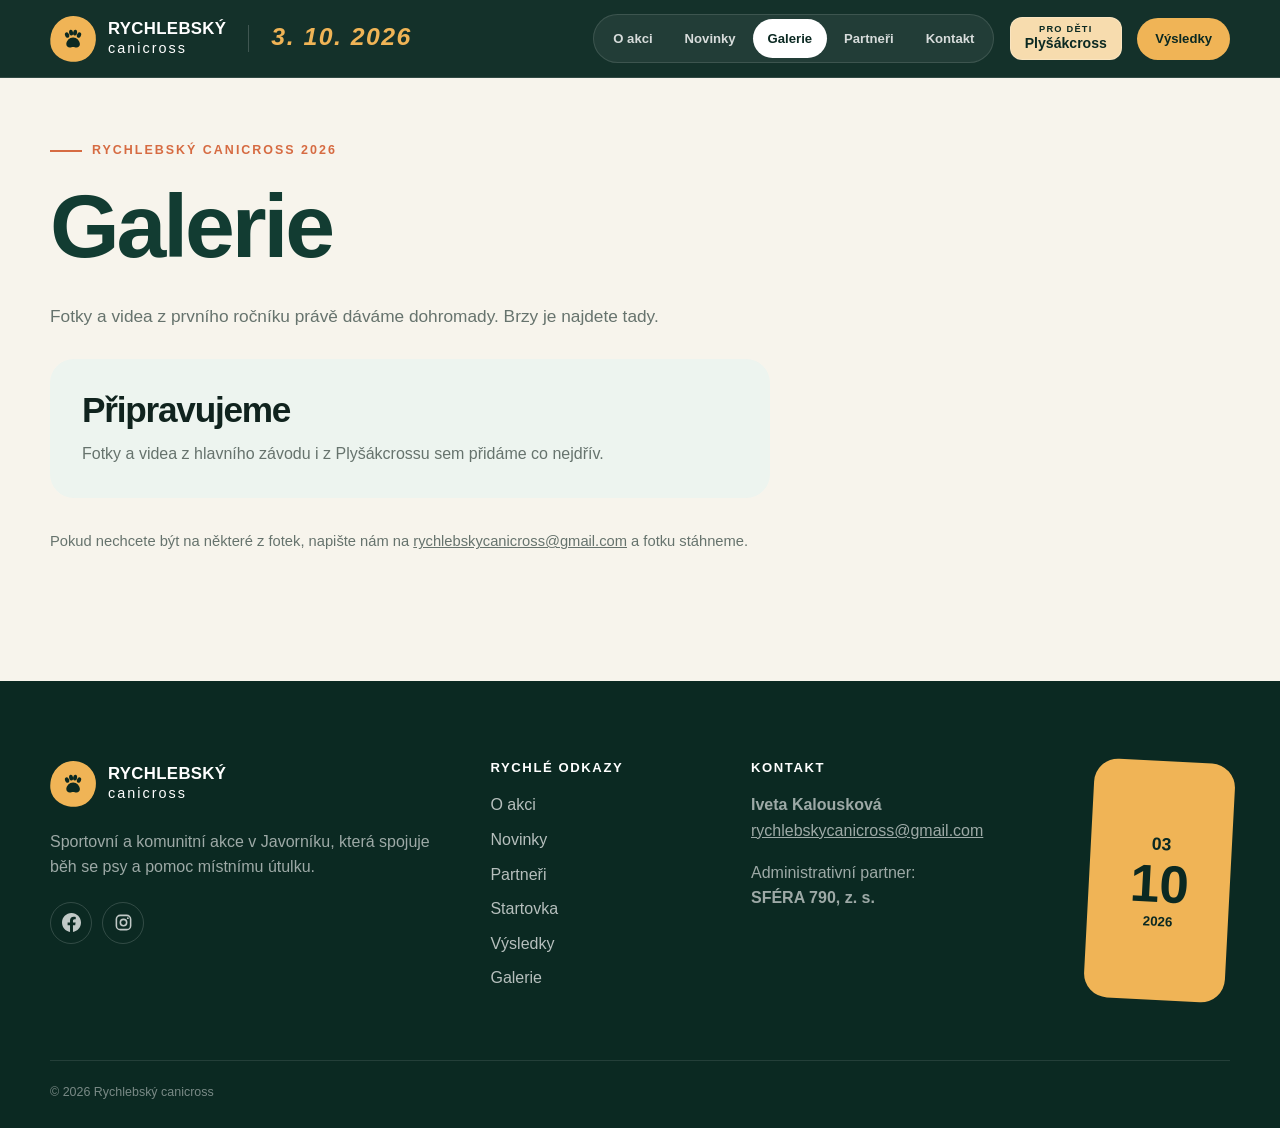
==== galerie/index.html @ c95bd504 "Přidat odkazy na Facebook a Instagram do patičky Co-Authored-By: Claude Opus 5.5 <noreply@anthropic." ====
<!doctype html>
<html lang="cs">
  <head>
    <meta charset="UTF-8" />
    <meta name="viewport" content="width=device-width, initial-scale=1.0" />
    <meta
      name="description"
      content="Fotky a videa z Rychlebského canicrossu 2026 a Plyšákcrossu."
    />
    <meta property="og:type" content="website" />
    <meta property="og:locale" content="cs_CZ" />
    <meta property="og:title" content="Galerie | Rychlebský canicross 2026" />
    <meta
      property="og:description"
      content="Fotky a videa z Rychlebského canicrossu 2026 a Plyšákcrossu."
    />
    <meta
      property="og:url"
      content="https://rychlebskycanicross.cz/galerie/"
    />

    <title>Galerie | Rychlebský canicross 2026</title>

    <link rel="stylesheet" href="../style.css?v=20261007-13" />
    <script src="../script.js?v=20261007-3" defer></script>
  </head>

  <body class="subpage">
    <!-- SVG ikony jsou vložené přímo v souboru, takže web funguje i bez internetu. -->
    <svg aria-hidden="true" class="svg-sprite">
      <symbol id="i-paw" viewBox="0 0 24 24">
        <ellipse cx="6.1" cy="8.1" rx="2" ry="2.8" transform="rotate(-24 6.1 8.1)" />
        <ellipse cx="10.1" cy="5.7" rx="2" ry="2.9" transform="rotate(-8 10.1 5.7)" />
        <ellipse cx="14.1" cy="5.7" rx="2" ry="2.9" transform="rotate(8 14.1 5.7)" />
        <ellipse cx="18" cy="8.1" rx="2" ry="2.8" transform="rotate(24 18 8.1)" />
        <path
          d="M12.1 10.4c-3.7 0-6.8 3.4-6.8 6.7 0 2.1 1.5 3.5 3.5 3.5 1.2 0 2.1-.7 3.3-.7s2.1.7 3.3.7c2 0 3.5-1.4 3.5-3.5 0-3.3-3.1-6.7-6.8-6.7Z"
        />
      </symbol>
      <symbol id="i-heart" viewBox="0 0 24 24">
        <path
          d="M12 20.5S3 15 3 8.7C3 5.5 5.2 3.5 8 3.5c1.8 0 3.2.9 4 2.2 1-1.3 2.2-2.2 4-2.2 2.8 0 5 2 5 5.2 0 6.3-9 11.8-9 11.8Z"
        />
      </symbol>
      <symbol id="i-mountain" viewBox="0 0 24 24">
        <path
          d="M2 20 9 7l3 5 2.5-4L22 20H2Zm7-9-2.1 4H9l1.1 2.3L12 14l-3-3Z"
        />
      </symbol>
      <symbol id="i-people" viewBox="0 0 24 24">
        <circle cx="9" cy="8" r="3" />
        <circle cx="17" cy="9" r="2.4" />
        <path
          d="M3 20c.3-4.1 2.2-6.2 6-6.2s5.7 2.1 6 6.2H3Zm11.5-.1c-.1-2-.7-3.6-1.8-4.8.8-.7 1.9-1 3.3-1 3.1 0 4.7 2 5 5.8h-6.5Z"
        />
      </symbol>
      <symbol id="i-calendar" viewBox="0 0 24 24">
        <path
          d="M6 2h2v3H6V2Zm10 0h2v3h-2V2ZM4 4h16a2 2 0 0 1 2 2v14a2 2 0 0 1-2 2H4a2 2 0 0 1-2-2V6a2 2 0 0 1 2-2Zm0 7v9h16v-9H4Zm0-2h16V6H4v3Z"
        />
      </symbol>
      <symbol id="i-pin" viewBox="0 0 24 24">
        <path
          d="M12 22s7-7.2 7-13A7 7 0 1 0 5 9c0 5.8 7 13 7 13Zm0-9.5A3.5 3.5 0 1 1 12 5a3.5 3.5 0 0 1 0 7.5Z"
        />
      </symbol>
      <symbol id="i-flag" viewBox="0 0 24 24">
        <path d="M5 2h2v20H5V2Zm3 2h11l-2 4 2 4H8V4Z" />
      </symbol>
      <symbol id="i-clock" viewBox="0 0 24 24">
        <path
          d="M12 2a10 10 0 1 1 0 20 10 10 0 0 1 0-20Zm0 2a8 8 0 1 0 0 16 8 8 0 0 0 0-16Zm-1 3h2v4.6l3.2 1.9-1 1.7-4.2-2.5V7Z"
        />
      </symbol>
      <symbol id="i-arrow" viewBox="0 0 24 24">
        <path
          d="m13.2 5.2 1.4-1.4 8.2 8.2-8.2 8.2-1.4-1.4 5.8-5.8H2v-2h17l-5.8-5.8Z"
        />
      </symbol>
      <symbol id="i-menu" viewBox="0 0 24 24">
        <path d="M3 5h18v2H3V5Zm0 6h18v2H3v-2Zm0 6h18v2H3v-2Z" />
      </symbol>
      <symbol id="i-close" viewBox="0 0 24 24">
        <path
          d="m5.4 4 6.6 6.6L18.6 4 20 5.4 13.4 12l6.6 6.6-1.4 1.4-6.6-6.6L5.4 20 4 18.6l6.6-6.6L4 5.4 5.4 4Z"
        />
      </symbol>
      <symbol id="i-facebook" viewBox="0 0 24 24">
        <path
          d="M24 12.07C24 5.41 18.63 0 12 0S0 5.41 0 12.07c0 6.02 4.39 11.01 10.13 11.91v-8.43H7.08v-3.48h3.05V9.41c0-3.02 1.79-4.69 4.53-4.69 1.31 0 2.68.24 2.68.24v2.97h-1.51c-1.49 0-1.96.93-1.96 1.88v2.26h3.33l-.53 3.48h-2.8v8.43C19.61 23.08 24 18.09 24 12.07Z"
        />
      </symbol>
      <symbol id="i-instagram" viewBox="0 0 24 24">
        <rect x="3" y="3" width="18" height="18" rx="5" fill="none" stroke="currentColor" stroke-width="2" />
        <circle cx="12" cy="12" r="4" fill="none" stroke="currentColor" stroke-width="2" />
        <circle cx="17.5" cy="6.5" r="1.2" />
      </symbol>
    </svg>

    <header class="site-header">
      <div class="container header-inner">
        <div class="header-branding">
          <a class="brand" href="../" aria-label="Rychlebský canicross – domů">
            <span class="brand-mark"
              ><svg><use href="#i-paw"></use></svg
            ></span>
            <span>
              <strong>Rychlebský</strong>
              <span>canicross</span>
            </span>
          </a>

          <div class="header-date">
            <span>3. 10. 2026</span>
          </div>
        </div>

        <button
          class="nav-toggle"
          aria-expanded="false"
          aria-controls="main-nav"
        >
          <span class="sr-only">Otevřít menu</span>
          <svg class="menu-open"><use href="#i-menu"></use></svg>
          <svg class="menu-close"><use href="#i-close"></use></svg>
        </button>

        <nav class="main-nav" id="main-nav" aria-label="Hlavní navigace">
          <div class="nav-links">
            <a class="nav-collapse-about" href="../#o-akci">O akci</a>
            <a class="nav-collapse-info" href="../#novinky">Novinky</a>
            <a href="./" aria-current="page">Galerie</a>
            <a class="nav-secondary nav-collapse-partners" href="../#partneri">Partneři</a>
            <a class="nav-secondary nav-collapse-contact" href="../#kontakt">Kontakt</a>
            <details class="nav-more">
              <summary>Více</summary>
              <div class="nav-more-menu">
                <a class="nav-more-about" href="../#o-akci">O akci</a>
                <a class="nav-more-info" href="../#novinky">Novinky</a>
                <a class="nav-more-partners" href="../#partneri">Partneři</a>
                <a class="nav-more-contact" href="../#kontakt">Kontakt</a>
              </div>
            </details>
          </div>
          <a class="nav-kids" href="/plysakcross/">
            <small>Pro děti</small>
            <strong>Plyšákcross</strong>
          </a>
          <a class="button button-small" href="../vysledky/">Výsledky</a>
        </nav>
      </div>
    </header>

    <main>
      <section class="section participants-page gallery-page">
        <div class="container">
          <p class="eyebrow">Rychlebský canicross 2026</p>

          <h1>Galerie</h1>

          <p class="participants-intro">
            Fotky a videa z prvního ročníku právě dáváme dohromady. Brzy je
            najdete tady.
          </p>

          <div class="gallery-block">
            <h2>Připravujeme</h2>
            <p>
              Fotky a videa z hlavního závodu i z Plyšákcrossu sem přidáme co
              nejdřív.
            </p>
          </div>

          <p class="gallery-note">
            Pokud nechcete být na některé z fotek, napište nám na
            <a href="mailto:rychlebskycanicross@gmail.com">rychlebskycanicross@gmail.com</a>
            a fotku stáhneme.
          </p>
        </div>
      </section>
    </main>

    <footer class="site-footer" id="kontakt">
      <div class="container footer-grid">
        <div>
          <a class="brand brand-footer" href="../#top">
            <span class="brand-mark"
              ><svg><use href="#i-paw"></use></svg
            ></span>
            <span><strong>Rychlebský</strong> <span>canicross</span></span>
          </a>
          <p>
            Sportovní a komunitní akce v Javorníku, která spojuje běh se psy a
            pomoc místnímu útulku.
          </p>
          <div class="footer-social">
            <a
              href="https://www.facebook.com/61593225410671"
              target="_blank"
              rel="noopener noreferrer"
              aria-label="Rychlebský canicross na Facebooku (otevře se v nové kartě)"
              ><svg aria-hidden="true"><use href="#i-facebook"></use></svg
            ></a>
            <a
              href="https://www.instagram.com/rychlebsky_canicross/"
              target="_blank"
              rel="noopener noreferrer"
              aria-label="Rychlebský canicross na Instagramu (otevře se v nové kartě)"
              ><svg aria-hidden="true"><use href="#i-instagram"></use></svg
            ></a>
          </div>
        </div>

        <div>
          <h3>Rychlé odkazy</h3>
          <a href="../#o-akci">O akci</a>
          <a href="../#novinky">Novinky</a>
          <a href="../#partneri">Partneři</a>
          <a href="../zavodnici/">Startovka</a>
          <a href="../vysledky/">Výsledky</a>
          <a href="./">Galerie</a>
        </div>

        <div>
          <h3>Kontakt</h3>
          <p>
            <strong>Iveta Kalousková</strong><br /><a
              href="mailto:rychlebskycanicross@gmail.com"
            >
              rychlebskycanicross@gmail.com
            </a>
          </p>
          <p>Administrativní partner:<br /><strong>SFÉRA 790, z. s.</strong></p>
        </div>

        <div class="footer-date">
          <span>03</span>
          <strong>10</strong>
          <small>2026</small>
        </div>
      </div>

      <div class="container footer-bottom">
        <span>© 2026 Rychlebský canicross</span>
      </div>
    </footer>
  </body>
</html>
---- style.css ----
/* =========================================================
   RYCHLEBSKÝ CANICROSS — PRACOVNÍ PROTOTYP
   Nejčastěji měněné hodnoty jsou nahoře v :root.
   ========================================================= */

:root {
  --forest-950: #0b2922;
  --forest-900: #123c32;
  --forest-800: #1a4d3f;
  --forest-700: #2f6a55;
  --sage-400: #9cb7a6;
  --sage-200: #dce8df;
  --sage-100: #edf4ef;
  --paper: #f7f4ec;
  --white: #ffffff;
  --ink: #10231e;
  --muted: #66736d;
  --accent: #f0b456;
  --accent-dark: #d66b42;
  --line: rgba(16, 35, 30, .13);
  --shadow: 0 24px 80px rgba(11, 41, 34, .14);
  --radius-xl: 32px;
  --radius-lg: 24px;
  --radius-md: 16px;
  --container: 1180px;
  --header-height: 78px;
}

*,
*::before,
*::after { box-sizing: border-box; }

html {
  scroll-behavior: smooth;
  scroll-padding-top: calc(var(--header-height) + 20px);
}

body {
  margin: 0;
  color: var(--ink);
  background: var(--paper);
  font-family: Inter, ui-sans-serif, -apple-system, BlinkMacSystemFont, "Segoe UI", Arial, sans-serif;
  line-height: 1.6;
  -webkit-font-smoothing: antialiased;
}

body.nav-open { overflow: hidden; }

img, svg { display: block; }

a { color: inherit; }

button, input, textarea, select { font: inherit; }

.svg-sprite {
  position: absolute;
  width: 0;
  height: 0;
  overflow: hidden;
}

.container {
  width: min(calc(100% - 40px), var(--container));
  margin-inline: auto;
}

.narrow { max-width: 850px; }

.center { text-align: center; }

.section {
  position: relative;
  padding: 112px 0;
}

h1, h2, h3, p { margin-top: 0; }

h1, h2, h3 {
  line-height: 1.06;
  letter-spacing: -.035em;
}

h1 {
  margin-bottom: 28px;
  max-width: 760px;
  font-size: clamp(3.35rem, 7vw, 6.7rem);
  color: var(--white);
}

h1 em {
  display: block;
  color: var(--accent);
  font-style: normal;
}

h2 {
  margin-bottom: 24px;
  font-size: clamp(2.25rem, 4.6vw, 4.4rem);
}

h3 {
  margin-bottom: 12px;
  font-size: 1.35rem;
}

p { color: var(--muted); }

.eyebrow {
  display: inline-flex;
  align-items: center;
  gap: 10px;
  margin-bottom: 18px;
  color: var(--accent-dark);
  font-size: .78rem;
  font-weight: 800;
  letter-spacing: .16em;
  text-transform: uppercase;
}

.eyebrow::before {
  content: "";
  width: 32px;
  height: 2px;
  background: currentColor;
}

.eyebrow-light { color: var(--accent); }

.large-copy {
  font-size: clamp(1.18rem, 2vw, 1.48rem);
  line-height: 1.7;
}

.skip-link {
  position: fixed;
  z-index: 9999;
  top: 12px;
  left: 12px;
  padding: 12px 18px;
  border-radius: 10px;
  background: var(--white);
  transform: translateY(-150%);
}

.skip-link:focus { transform: translateY(0); }

.sr-only {
  position: absolute;
  width: 1px;
  height: 1px;
  overflow: hidden;
  clip: rect(0, 0, 0, 0);
}

/* Header */
.site-header {
  position: fixed;
  z-index: 1000;
  inset: 0 0 auto;
  height: var(--header-height);
  color: var(--white);
  background: rgba(11, 41, 34, .3);
  border-bottom: 1px solid rgba(255,255,255,.12);
  backdrop-filter: blur(14px);
  transition: background .25s, box-shadow .25s;
}

.site-header.scrolled {
  background: rgba(11, 41, 34, .96);
  box-shadow: 0 10px 35px rgba(0, 0, 0, .14);
}

.header-inner {
  height: 100%;
  display: flex;
  align-items: center;
  justify-content: space-between;
  gap: 24px;
}

.header-branding {
  display: flex;
  flex: 0 0 auto;
  align-items: center;
}

.brand {
  display: inline-flex;
  align-items: center;
  gap: 12px;
  text-decoration: none;
  line-height: 1;
}

.brand-mark {
  display: grid;
  place-items: center;
  width: 46px;
  height: 46px;
  border-radius: 50% 50% 46% 54% / 55% 48% 52% 45%;
  color: var(--forest-950);
  background: var(--accent);
  transform: rotate(-7deg);
}

.brand-mark svg {
  width: 24px;
  height: 24px;
  fill: currentColor;
  transform: rotate(7deg);
}

.brand > span:last-child {
  display: grid;
  gap: 3px;
  color: var(--white);
}

.brand strong {
  font-size: 1.05rem;
  letter-spacing: .02em;
  text-transform: uppercase;
}

.brand > span:last-child > span {
  font-size: .9rem;
  letter-spacing: .14em;
}

.main-nav {
  display: flex;
  flex: 1 1 auto;
  align-items: center;
  justify-content: space-between;
  min-width: 0;
  margin-left: auto;
  gap: clamp(10px, 1.35vw, 18px);
}

.main-nav > a,
.nav-links > a {
  color: rgba(255,255,255,.82);
  font-size: .82rem;
  font-weight: 700;
  white-space: nowrap;
  text-decoration: none;
  transition: color .2s;
}

.main-nav > a:hover,
.nav-links > a:hover { color: var(--white); }

.main-nav > .nav-kids {
  display: grid;
  gap: 1px;
  min-width: 112px;
  padding: 7px 12px 8px;
  color: var(--forest-950);
  line-height: 1.05;
  text-align: center;
  background: #f7dcae;
  border: 1px solid rgba(255,255,255,.22);
  border-radius: 12px;
}

.main-nav > .nav-kids:hover {
  color: var(--forest-950);
  background: #f7c985;
}

.nav-kids small {
  font-size: .58rem;
  font-weight: 850;
  letter-spacing: .13em;
  text-transform: uppercase;
}

.nav-kids strong { font-size: .88rem; }

.nav-toggle {
  display: none;
  padding: 8px;
  color: var(--white);
  border: 0;
  background: transparent;
}

.nav-toggle svg { width: 28px; height: 28px; fill: currentColor; }
.menu-close { display: none; }

.nav-more {
  position: relative;
  display: none;
  background: transparent;
  border: 0;
  border-radius: 0;
}

.nav-more summary {
  display: flex;
  align-items: center;
  justify-content: flex-start;
  gap: 7px;
  padding: 0;
  color: rgba(255,255,255,.82);
  font-size: .82rem;
  font-weight: 700;
  list-style: none;
  cursor: pointer;
  transition: color .2s;
}

.nav-more summary::-webkit-details-marker { display: none; }

.nav-more summary::after {
  content: "";
  width: 7px;
  height: 7px;
  border-right: 2px solid currentColor;
  border-bottom: 2px solid currentColor;
  transform: translateY(-2px) rotate(45deg);
  transition: transform .2s;
}

.nav-more[open] summary,
.nav-more summary:hover { color: var(--white); }

.nav-more[open] summary::after {
  transform: translateY(2px) rotate(225deg);
}

.nav-more-menu {
  position: absolute;
  z-index: 2;
  top: calc(100% + 18px);
  right: -12px;
  display: grid;
  min-width: 170px;
  padding: 8px;
  color: var(--ink);
  background: var(--white);
  border: 1px solid rgba(16, 35, 30, .1);
  border-radius: 14px;
  box-shadow: 0 18px 45px rgba(0, 0, 0, .2);
}

.nav-more-menu::before {
  content: "";
  position: absolute;
  top: -6px;
  right: 20px;
  width: 12px;
  height: 12px;
  background: var(--white);
  transform: rotate(45deg);
}

.nav-more-menu a {
  position: relative;
  display: none;
  padding: 9px 11px;
  border-radius: 9px;
  color: var(--ink);
  font-size: .86rem;
  font-weight: 750;
  text-decoration: none;
}

.nav-more-menu a:hover,
.nav-more-menu a:focus-visible { background: var(--sage-100); }

.nav-cta-short { display: none; }

.button {
  display: inline-flex;
  align-items: center;
  justify-content: center;
  gap: 12px;
  min-height: 54px;
  padding: 14px 24px;
  border: 0;
  border-radius: 999px;
  color: var(--forest-950);
  background: var(--white);
  font-weight: 850;
  text-decoration: none;
  cursor: pointer;
  box-shadow: 0 12px 35px rgba(0,0,0,.14);
  transition: transform .2s, box-shadow .2s, background .2s;
}

.button:hover {
  transform: translateY(-2px);
  box-shadow: 0 18px 42px rgba(0,0,0,.19);
}

.button svg {
  width: 19px;
  height: 19px;
  fill: currentColor;
}

.button-accent {
  color: var(--forest-950);
  background: var(--accent);
}

.button-accent:hover { background: #f7c16e; }

.button-dark {
  color: var(--white);
  background: var(--forest-900);
}

.button-small {
  min-height: 42px;
  padding: 10px 18px;
  color: var(--forest-950) !important;
  background: var(--accent);
  box-shadow: none;
}

/* Hero */
.hero {
  position: relative;
  min-height: 900px;
  padding: calc(var(--header-height) + 84px) 0 110px;
  overflow: hidden;
  color: var(--white);
  background:
    radial-gradient(circle at 14% 15%, rgba(240,180,86,.16), transparent 28%),
    linear-gradient(135deg, var(--forest-950), var(--forest-900) 60%, #1f5748);
}

.hero-pattern {
  position: absolute;
  inset: 0;
  opacity: .11;
  background-image:
    linear-gradient(30deg, transparent 40%, rgba(255,255,255,.18) 40% 42%, transparent 42%),
    linear-gradient(-30deg, transparent 40%, rgba(255,255,255,.12) 40% 42%, transparent 42%);
  background-size: 76px 76px;
}

.hero-grid {
  position: relative;
  z-index: 2;
  display: grid;
  grid-template-columns: minmax(0, 1fr) minmax(420px, .85fr);
  align-items: center;
  gap: 70px;
}

.hero-copy { padding-top: 32px; }

.hero-lead {
  max-width: 660px;
  margin-bottom: 32px;
  color: rgba(255,255,255,.76);
  font-size: clamp(1.08rem, 2vw, 1.35rem);
}

.hero-meta {
  display: flex;
  flex-wrap: wrap;
  gap: 14px;
  margin-bottom: 34px;
}

.hero-meta span {
  display: inline-flex;
  align-items: center;
  gap: 10px;
  padding: 11px 15px;
  border: 1px solid rgba(255,255,255,.16);
  border-radius: 999px;
  background: rgba(255,255,255,.07);
}

.hero-meta svg {
  width: 20px;
  height: 20px;
  fill: var(--accent);
}

.hero-actions { margin-bottom: 22px; }

.hero-note {
  display: flex;
  align-items: center;
  gap: 10px;
  color: rgba(255,255,255,.58);
  font-size: .86rem;
}

.hero-note span {
  width: 8px;
  height: 8px;
  border-radius: 50%;
  background: var(--accent);
  box-shadow: 0 0 0 6px rgba(240,180,86,.13);
}

.hero-visual {
  position: relative;
  max-width: 560px;
  justify-self: end;
}

.hero-logo-panel {
  display: grid;
  place-items: center;
  width: 100%;
  aspect-ratio: 1;
  padding: 28px 32px 48px;
  overflow: hidden;
  background: linear-gradient(145deg, #f7f8f3 0%, #dfe9e2 100%);
  border: 1px solid rgba(255,255,255,.45);
  border-radius: 48px;
  filter: drop-shadow(0 35px 60px rgba(0,0,0,.28));
}

.hero-main-logo {
  display: block;
  width: 94%;
  height: 94%;
  object-fit: contain;
  transform: translateY(-2%);
}

.event-sticker {
  position: absolute;
  z-index: 2;
  top: -28px;
  right: -28px;
  display: grid;
  place-items: center;
  width: 126px;
  aspect-ratio: 1;
  color: var(--forest-950);
  background: var(--accent);
  border: 8px solid var(--forest-900);
  border-radius: 50%;
  transform: rotate(7deg);
  box-shadow: 0 18px 35px rgba(0,0,0,.2);
}

.event-sticker span {
  margin-top: 12px;
  font-size: 2.8rem;
  font-weight: 950;
  line-height: .75;
}

.event-sticker strong {
  font-size: .8rem;
  letter-spacing: .14em;
}

.event-sticker small {
  margin-top: -10px;
  font-weight: 800;
}

.visual-caption {
  position: absolute;
  right: -24px;
  bottom: 12px;
  display: flex;
  align-items: center;
  gap: 13px;
  width: min(330px, 85%);
  padding: 18px;
  color: var(--ink);
  background: var(--white);
  border-radius: 18px;
  box-shadow: var(--shadow);
}

.visual-caption > span:last-child { display: grid; }
.visual-caption strong { line-height: 1.2; }
.visual-caption span { color: var(--muted); font-size: .86rem; }

.caption-icon {
  flex: 0 0 auto;
  display: grid;
  place-items: center;
  width: 45px;
  height: 45px;
  border-radius: 50%;
  background: var(--sage-100);
}

.caption-icon svg {
  width: 23px;
  height: 23px;
  fill: var(--accent-dark);
}

.hero-wave {
  position: absolute;
  z-index: 3;
  bottom: -1px;
  left: -3%;
  width: 106%;
  height: 85px;
  background: var(--paper);
  clip-path: polygon(0 62%, 15% 47%, 33% 72%, 54% 40%, 73% 65%, 100% 38%, 100% 100%, 0 100%);
}

/* Intro + benefits */
.intro { padding-top: 96px; }

.benefits-grid {
  display: grid;
  grid-template-columns: repeat(4, 1fr);
  gap: 18px;
  margin-top: 65px;
}

.benefit-card {
  min-height: 260px;
  padding: 32px 28px;
  background: rgba(255,255,255,.66);
  border: 1px solid var(--line);
  border-radius: var(--radius-lg);
  transition: transform .25s, box-shadow .25s, border-color .25s;
}

.benefit-card:hover {
  transform: translateY(-6px);
  border-color: rgba(47,106,85,.32);
  box-shadow: 0 20px 55px rgba(18,60,50,.1);
}

.icon-wrap {
  display: grid;
  place-items: center;
  width: 58px;
  height: 58px;
  margin-bottom: 28px;
  color: var(--forest-900);
  background: var(--sage-200);
  border-radius: 18px;
  transform: rotate(-4deg);
}

.icon-wrap svg {
  width: 29px;
  height: 29px;
  fill: currentColor;
  transform: rotate(4deg);
}

/* Audience */
.audience {
  background: var(--white);
  overflow: hidden;
}

.split {
  display: grid;
  grid-template-columns: 1fr 1fr;
  gap: 90px;
  align-items: center;
}

.audience-art {
  position: relative;
  min-height: 570px;
  border-radius: var(--radius-xl);
  background:
    linear-gradient(160deg, rgba(255,255,255,.15), transparent),
    var(--forest-900);
  overflow: hidden;
}

.audience-art::before,
.audience-art::after {
  content: "";
  position: absolute;
  border-radius: 50%;
  border: 1px solid rgba(255,255,255,.14);
}

.audience-art::before {
  width: 420px;
  height: 420px;
  top: -170px;
  right: -120px;
}

.audience-art::after {
  width: 240px;
  height: 240px;
  bottom: -80px;
  left: -50px;
}

.quote-card {
  position: relative;
  z-index: 3;
  width: 76%;
  margin: 62px auto 0;
  padding: 38px;
  color: var(--white);
  background: rgba(255,255,255,.08);
  border: 1px solid rgba(255,255,255,.15);
  border-radius: 24px;
  backdrop-filter: blur(8px);
}

.quote-card svg {
  width: 42px;
  height: 42px;
  margin-bottom: 24px;
  fill: var(--accent);
}

.quote-card blockquote {
  margin: 0;
  font-size: clamp(1.25rem, 2.3vw, 2rem);
  font-weight: 750;
  line-height: 1.4;
}

.trail-map {
  position: absolute;
  z-index: 1;
  inset: auto -7% -3%;
  height: 275px;
  pointer-events: none;
}

.trail-forest-image {
  display: block;
  width: 100%;
  height: 100%;
  object-fit: contain;
  object-position: center bottom;
  opacity: .5;
  filter: saturate(.62) contrast(.94);
}

.section-copy > p:not(.eyebrow) {
  max-width: 610px;
  font-size: 1.08rem;
}

.check-list {
  display: grid;
  gap: 12px;
  margin: 34px 0 0;
  padding: 0;
  list-style: none;
}

.check-list li {
  display: flex;
  align-items: center;
  gap: 14px;
  padding: 15px 18px;
  font-weight: 700;
  background: var(--paper);
  border-radius: 14px;
}

.check-list li::before {
  content: "•";
  color: var(--accent-dark);
  font-size: 1.5rem;
  line-height: 1;
}

/* Information */
.info-section { background: var(--sage-100); }

.section-heading {
  display: flex;
  align-items: end;
  justify-content: space-between;
  gap: 40px;
  margin-bottom: 48px;
}

.section-heading h2 { margin-bottom: 0; }
.section-heading > p { max-width: 460px; margin-bottom: 4px; }

.info-grid {
  display: grid;
  grid-template-columns: repeat(4, 1fr);
  gap: 18px;
}

.info-card {
  display: grid;
  align-content: start;
  min-height: 285px;
  padding: 30px;
  background: var(--white);
  border-radius: var(--radius-lg);
  box-shadow: 0 16px 45px rgba(18,60,50,.07);
}

.info-card svg {
  width: 33px;
  height: 33px;
  margin-bottom: 48px;
  fill: var(--forest-700);
}

.info-card span {
  color: var(--muted);
  font-size: .78rem;
  font-weight: 800;
  letter-spacing: .12em;
  text-transform: uppercase;
}

.info-card strong {
  margin-top: 8px;
  font-size: 1.38rem;
  line-height: 1.2;
}

.info-card small { margin-top: 7px; color: var(--muted); }

.info-card-featured {
  color: var(--white);
  background: var(--forest-900);
}

.info-card-featured svg { fill: var(--accent); }
.info-card-featured span,
.info-card-featured small { color: rgba(255,255,255,.65); }

/* Registration */
.registration { background: var(--paper); }

.registration-panel {
  display: grid;
  grid-template-columns: 1.25fr .75fr;
  gap: 60px;
  padding: 70px;
  color: var(--white);
  background:
    radial-gradient(circle at 85% 5%, rgba(240,180,86,.23), transparent 30%),
    var(--forest-900);
  border-radius: var(--radius-xl);
  box-shadow: var(--shadow);
}

.registration-copy h2 { margin-bottom: 20px; }
.registration-copy p:not(.eyebrow) {
  max-width: 640px;
  color: rgba(255,255,255,.7);
  font-size: 1.08rem;
}

.registration-status {
  display: flex;
  align-items: center;
  gap: 10px;
  margin: 25px 0;
  color: rgba(255,255,255,.78);
  font-size: .88rem;
}

.registration-status span {
  width: 9px;
  height: 9px;
  border-radius: 50%;
  background: var(--accent);
  box-shadow: 0 0 0 7px rgba(240,180,86,.12);
}

.registration-details {
  display: grid;
  align-content: center;
  gap: 14px;
}

.registration-details > div {
  padding: 20px 23px;
  background: rgba(255,255,255,.07);
  border: 1px solid rgba(255,255,255,.1);
  border-radius: 16px;
}

.registration-details span {
  display: block;
  margin-bottom: 5px;
  color: rgba(255,255,255,.5);
  font-size: .72rem;
  letter-spacing: .12em;
  text-transform: uppercase;
}

.form-embed-shell {
  margin-top: 35px;
  padding: 18px;
  background: var(--white);
  border-radius: var(--radius-lg);
  box-shadow: var(--shadow);
}

.form-embed-shell iframe {
  width: 100%;
  min-height: 950px;
  border: 0;
}

/* Program */
.program { background: var(--white); }

.split-program { align-items: start; }

.timeline {
  display: grid;
  gap: 0;
  margin: 0;
  padding: 0;
  list-style: none;
}

.timeline li {
  position: relative;
  display: grid;
  grid-template-columns: 64px 1fr;
  gap: 24px;
  padding: 0 0 38px;
}

.timeline li:not(:last-child)::after {
  content: "";
  position: absolute;
  top: 49px;
  bottom: 5px;
  left: 31px;
  width: 2px;
  background: var(--sage-200);
}

.timeline-number {
  z-index: 2;
  display: grid;
  place-items: center;
  width: 64px;
  height: 64px;
  color: var(--forest-900);
  background: var(--accent);
  border-radius: 50%;
  font-weight: 900;
}

.timeline div {
  padding: 5px 0 0;
}

.timeline strong {
  display: block;
  margin-bottom: 7px;
  font-size: 1.25rem;
}

.timeline-link {
  text-decoration-color: rgba(214,107,66,.45);
  text-decoration-thickness: 2px;
  text-underline-offset: 4px;
}

.timeline-link:hover { color: var(--accent-dark); }

/* Plyšákcross */
.kids-page {
  background: linear-gradient(180deg, #f2effb 0%, #eaf4f7 54%, #f7f4ec 100%);
}

.kids-page .site-header.scrolled {
  background: rgba(52, 56, 91, 0.96);
}

.kids-hero {
  position: relative;
  padding: calc(var(--header-height) + 78px) 0 92px;
  overflow: hidden;
  color: var(--white);
  background:
    radial-gradient(circle at 83% 18%, rgba(240,180,86,.42), transparent 24%),
    radial-gradient(circle at 14% 80%, rgba(127,203,216,.24), transparent 27%),
    linear-gradient(135deg, #243d57 0%, #52517d 58%, #765a83 100%);
}

.kids-hero::after {
  content: "";
  position: absolute;
  right: -90px;
  bottom: -130px;
  width: 420px;
  height: 420px;
  border: 70px solid rgba(255,217,145,.16);
  border-radius: 50%;
}

.kids-hero-grid {
  position: relative;
  z-index: 1;
  display: grid;
  grid-template-columns: minmax(0, 1fr) minmax(280px, 430px);
  align-items: center;
  gap: 72px;
}

.kids-hero h1 { margin-bottom: 22px; }
.kids-lead { max-width: 620px; color: rgba(255,255,255,.82); font-size: clamp(1.2rem, 2vw, 1.55rem); }

.kids-registration-actions {
  display: grid;
  justify-items: start;
  gap: 12px;
  margin-top: 30px;
}

.kids-registration-button {
  max-width: 100%;
  text-align: center;
}

.kids-registration-actions p {
  margin: 0;
  color: rgba(255,255,255,.76);
  font-size: .96rem;
}

.kids-poster {
  margin: 0;
  padding: 12px;
  background: rgba(255,255,255,.12);
  border: 1px solid rgba(255,255,255,.2);
  border-radius: var(--radius-lg);
  box-shadow: var(--shadow);
  transform: rotate(1.5deg);
}

.kids-poster img { width: 100%; height: auto; border-radius: 14px; }

.kids-info-grid { grid-template-columns: repeat(4, 1fr); }
.kids-info-grid .info-card { min-height: 190px; }

.kids-page .audience {
  background:
    radial-gradient(circle at 8% 18%, rgba(240,180,86,.18) 0 70px, transparent 71px),
    radial-gradient(circle at 92% 78%, rgba(214,107,66,.10) 0 95px, transparent 96px),
    #e5eef8;
}

.kids-highlight {
  color: var(--forest-950);
  background: #f7dcae;
}

.kids-content-grid {
  display: grid;
  grid-template-columns: repeat(2, minmax(0, 1fr));
  gap: 28px;
}

.kids-panel {
  padding: clamp(30px, 5vw, 54px);
  background: rgba(255,255,255,.84);
  border: 1px solid rgba(82,81,125,.14);
  border-radius: var(--radius-xl);
  box-shadow: 0 18px 55px rgba(11,41,34,.08);
}

.kids-panel h2 { font-size: clamp(2rem, 4vw, 3.2rem); }
.kids-panel .check-list { margin-bottom: 0; }
.kids-note { margin-top: 28px; padding: 24px 28px; border-radius: var(--radius-md); background: #f2eafa; }
.kids-note strong { display: block; margin-bottom: 4px; color: var(--forest-900); font-size: 1.15rem; }

.timeline small { color: var(--muted); font-size: .95rem; }

/* Charity */
.charity { padding-top: 0; background: var(--white); }

.charity-panel {
  padding: 80px min(8vw, 95px);
  text-align: center;
  background: var(--sage-100);
  border-radius: var(--radius-xl);
}

.charity-icon {
  display: grid;
  place-items: center;
  width: 72px;
  height: 72px;
  margin: 0 auto 26px;
  color: var(--white);
  background: var(--accent-dark);
  border-radius: 50%;
  transform: rotate(-5deg);
}

.charity-icon svg {
  width: 34px;
  height: 34px;
  fill: currentColor;
  transform: rotate(5deg);
}

.charity-panel h2 {
  max-width: 960px;
  margin-inline: auto;
  font-size: clamp(2.2rem, 4vw, 3.7rem);
}

.charity-panel > p:last-child {
  max-width: 720px;
  margin: 0 auto;
  font-size: 1.1rem;
}

/* FAQ */
.faq { background: var(--paper); }

.faq-layout {
  display: grid;
  grid-template-columns: .78fr 1.22fr;
  gap: 90px;
  align-items: start;
}

.accordion {
  display: grid;
  gap: 12px;
}

details {
  background: var(--white);
  border: 1px solid var(--line);
  border-radius: 17px;
}

summary {
  display: flex;
  align-items: center;
  justify-content: space-between;
  gap: 18px;
  padding: 22px 24px;
  font-weight: 800;
  cursor: pointer;
  list-style: none;
}

summary::-webkit-details-marker { display: none; }

summary span {
  font-size: 1.5rem;
  font-weight: 400;
  transition: transform .2s;
}

details[open] summary span { transform: rotate(45deg); }

details p {
  padding: 0 24px 24px;
  margin-bottom: 0;
}

/* Partners */
.partners { background: var(--white); }

.partner-grid {
  display: grid;
  grid-template-columns: repeat(5, 1fr);
  gap: 12px;
}

.partner-logo {
  display: grid;
  place-items: center;
  min-height: 135px;
  padding: 18px;
  text-align: center;
  color: var(--forest-900);
  background: var(--paper);
  border: 1px solid var(--line);
  border-radius: 16px;
  font-size: .9rem;
  line-height: 1.25;
}

/* Loga partnerů */
.partner-logo-link {
  display: flex;
  align-items: center;
  justify-content: center;
  width: 100%;
  height: 100%;
  padding: 16px;
  text-decoration: none;
}

.partner-logo-image {
  display: block;
  width: 100%;
  max-width: 170px;
  height: auto;
  max-height: 78px;
  object-fit: contain;
}

/* Široká loga, například SFÉRA 790 */
.partner-logo-image-wide {
  max-width: 185px;
  max-height: 65px;
}

/* Vyšší / téměř čtvercová loga */
.partner-logo-image-portrait {
  max-width: 92px;
  max-height: 92px;
}

/* Světlá varianta loga pivovaru určená pro tmavé pozadí. */
.partner-logo-image-dark {
  filter: brightness(0) saturate(100%);
}

.partner-logo a {
  transition: transform 0.2s;
}

.partner-logo a:hover {
  transform: scale(1.04);
}

.partner-logo-link-city {
  flex-direction: column;
  gap: 8px;
}

.partner-logo-link-text {
  flex-direction: column;
  gap: 6px;
  color: var(--forest-900);
}

.partner-text-kicker {
  color: var(--muted);
  font-size: 0.72rem;
  font-weight: 800;
  letter-spacing: 0.12em;
  line-height: 1.2;
  text-transform: uppercase;
}

.partner-text-name {
  max-width: 180px;
  font-size: 1.05rem;
  line-height: 1.2;
}

.partner-logo-label {
  color: var(--forest-900);
  font-size: 0.8rem;
  font-weight: 800;
  line-height: 1.2;
  text-align: center;
}


/* Final CTA */
.final-cta {
  padding: 80px 0;
  color: var(--white);
  background: var(--accent-dark);
}

.final-cta-inner {
  display: flex;
  align-items: center;
  justify-content: space-between;
  gap: 30px;
}

.final-cta h2 { margin-bottom: 0; }

/* Footer */
.site-footer {
  padding: 80px 0 25px;
  color: var(--white);
  background: var(--forest-950);
}

.footer-grid {
  display: grid;
  grid-template-columns: 1.5fr .8fr 1.1fr .55fr;
  gap: 55px;
}

.brand-footer { margin-bottom: 22px; }

.footer-grid p {
  max-width: 390px;
  color: rgba(255,255,255,.6);
}

.footer-grid h3 {
  margin-bottom: 18px;
  font-size: .82rem;
  letter-spacing: .12em;
  text-transform: uppercase;
}

.footer-grid > div:not(:first-child):not(:last-child) > a {
  display: block;
  width: fit-content;
  margin-bottom: 9px;
  color: rgba(255,255,255,.7);
  text-decoration: none;
}

.footer-date {
  display: grid;
  place-items: center;
  align-content: center;
  min-height: 170px;
  color: var(--forest-950);
  background: var(--accent);
  border-radius: 24px;
  transform: rotate(3deg);
}

.footer-date span { font-size: 1.1rem; font-weight: 800; }
.footer-date strong { font-size: 3.3rem; line-height: 1; }
.footer-date small { font-weight: 850; }

.footer-bottom {
  display: flex;
  justify-content: space-between;
  gap: 20px;
  margin-top: 60px;
  padding-top: 22px;
  color: rgba(255,255,255,.45);
  border-top: 1px solid rgba(255,255,255,.1);
  font-size: .78rem;
}

/* Dialog */
.registration-dialog {
  width: min(calc(100% - 35px), 520px);
  padding: 45px;
  text-align: center;
  color: var(--ink);
  background: var(--white);
  border: 0;
  border-radius: 28px;
  box-shadow: 0 40px 120px rgba(0,0,0,.38);
}

.registration-dialog::backdrop {
  background: rgba(8, 30, 25, .72);
  backdrop-filter: blur(5px);
}

.dialog-close {
  position: absolute;
  top: 16px;
  right: 16px;
  display: grid;
  place-items: center;
  width: 39px;
  height: 39px;
  color: var(--ink);
  background: var(--sage-100);
  border: 0;
  border-radius: 50%;
  cursor: pointer;
}

.dialog-close svg { width: 19px; height: 19px; fill: currentColor; }

.dialog-icon {
  display: grid;
  place-items: center;
  width: 70px;
  height: 70px;
  margin: 0 auto 23px;
  color: var(--forest-900);
  background: var(--accent);
  border-radius: 50%;
}

.dialog-icon svg { width: 34px; height: 34px; fill: currentColor; }
.registration-dialog h2 { font-size: 2rem; }
.dialog-tech { font-size: .86rem; }
.dialog-tech code { color: var(--accent-dark); }

/* Reveal animation */
.reveal {
  opacity: 0;
  transform: translateY(24px);
  transition: opacity .65s ease, transform .65s ease;
}

.reveal.is-visible {
  opacity: 1;
  transform: translateY(0);
}

/* Responsive */
@media (max-width: 1080px) {
  .hero {
    min-height: auto;
    padding-bottom: 130px;
  }

  .hero-grid {
    grid-template-columns: 1fr 430px;
    gap: 35px;
  }

  .benefits-grid { grid-template-columns: repeat(2, 1fr); }
  .info-grid { grid-template-columns: repeat(2, 1fr); }
  .kids-info-grid { grid-template-columns: repeat(2, 1fr); }
  .partner-grid { grid-template-columns: repeat(3, 1fr); }
}

@media (max-width: 1200px) and (min-width: 901px) {
  .nav-links > .nav-collapse-contact { display: none; }
  .nav-more,
  .nav-more-menu > .nav-more-contact { display: block; }
}

@media (max-width: 1120px) and (min-width: 901px) {
  .nav-links > .nav-collapse-partners { display: none; }
  .nav-more-menu > .nav-more-partners { display: block; }
}

@media (max-width: 1050px) and (min-width: 901px) {
  .nav-links > .nav-collapse-faq { display: none; }
  .nav-more-menu > .nav-more-faq { display: block; }
}

@media (max-width: 990px) and (min-width: 901px) {
  .nav-links > .nav-collapse-info { display: none; }
  .nav-more-menu > .nav-more-info { display: block; }
}

@media (max-width: 940px) and (min-width: 901px) {
  .nav-links > .nav-collapse-about { display: none; }
  .nav-more-menu > .nav-more-about { display: block; }
}

@media (max-width: 1180px) and (min-width: 901px) {
  .header-inner { gap: 12px; }

  .brand { gap: 9px; }
  .brand-mark { width: 42px; height: 42px; }
  .brand strong { font-size: .9rem; }
  .brand > span:last-child > span { font-size: .76rem; }

  .header-branding .header-date {
    margin-left: 13px;
    padding-left: 13px;
  }

  .header-branding .header-date span {
    font-size: 1.05rem;
    letter-spacing: .025em;
  }

  .main-nav { gap: clamp(7px, .8vw, 11px); }
  .main-nav > a,
  .nav-links > a { font-size: .75rem; }
  .main-nav > .nav-kids {
    min-width: 98px;
    padding: 6px 9px 7px;
  }
  .nav-kids strong { font-size: .78rem; }
  .nav-more summary { font-size: .75rem; }
  .main-nav > .button-small { padding-inline: 12px; }

  .kids-page .nav-cta-long { display: none; }
  .kids-page .nav-cta-short { display: inline; }
}

@media (max-width: 900px) {
  :root { --header-height: 68px; }

  .nav-toggle { display: block; }
  .header-branding { min-width: 0; }
  .nav-more { display: none; }
  .kids-page .nav-cta-long { display: inline; }
  .kids-page .nav-cta-short { display: none; }

  .main-nav {
    position: fixed;
    z-index: 999;
    inset: var(--header-height) 0 auto;
    display: grid;
    align-content: start;
    gap: 4px;
    height: calc(100dvh - var(--header-height));
    margin-left: 0;
    padding: 24px 20px 50px;
    background: var(--forest-950);
    transform: translateX(100%);
    transition: transform .25s;
  }

  .nav-open .main-nav { transform: translateX(0); }
  .nav-open .main-nav > a:not(.button),
  .nav-open .nav-links > a {
    display: block;
    padding: 15px 10px;
    font-size: 1.1rem;
    border-bottom: 1px solid rgba(255,255,255,.08);
  }

  .nav-open .main-nav > .nav-kids {
    display: grid;
    margin: 4px 0;
    padding: 12px 14px;
    text-align: left;
    border-bottom: 0;
  }

  .nav-open .menu-open { display: none; }
  .nav-open .menu-close { display: block; }
}

@media (max-width: 820px) {
  :root { --header-height: 68px; }

  .container { width: min(calc(100% - 28px), var(--container)); }
  .section { padding: 82px 0; }

  .nav-toggle { display: block; }

  .header-branding { min-width: 0; }
  .nav-links > .nav-secondary { display: block; }
  .nav-more { display: none; }
  .kids-page .nav-cta-long { display: inline; }
  .kids-page .nav-cta-short { display: none; }

  .main-nav {
    position: fixed;
    z-index: 999;
    inset: var(--header-height) 0 auto;
    display: grid;
    align-content: start;
    gap: 4px;
    height: calc(100dvh - var(--header-height));
    padding: 24px 20px 50px;
    background: var(--forest-950);
    transform: translateX(100%);
    transition: transform .25s;
  }

  .nav-open .main-nav { transform: translateX(0); }
  .nav-open .main-nav > a:not(.button),
  .nav-open .nav-links > a {
    display: block;
    padding: 15px 10px;
    font-size: 1.1rem;
    border-bottom: 1px solid rgba(255,255,255,.08);
  }

  .nav-open .main-nav > .nav-kids {
    display: grid;
    margin: 4px 0;
    padding: 12px 14px;
    text-align: left;
    border-bottom: 0;
  }

  .kids-hero-grid { grid-template-columns: 1fr minmax(240px, 340px); gap: 38px; }
  .kids-content-grid { grid-template-columns: 1fr; }

  .nav-open .menu-open { display: none; }
  .nav-open .menu-close { display: block; }

  .hero { padding-top: calc(var(--header-height) + 62px); }
  .hero-grid { grid-template-columns: 1fr; }
  .hero-copy { padding-top: 0; }
  .hero-visual {
    width: min(100%, 520px);
    justify-self: center;
  }

  .event-sticker { right: -4px; }
  .visual-caption { right: -5px; }

  .split,
  .faq-layout,
  .registration-panel {
    grid-template-columns: 1fr;
  }

  .split { gap: 55px; }
  .audience-art { min-height: 520px; }
  .registration-panel { padding: 48px 35px; gap: 38px; }
  .faq-layout { gap: 45px; }

  .section-heading {
    display: grid;
    align-items: start;
  }

  .footer-grid { grid-template-columns: 1.4fr 1fr; }
  .footer-date { width: 170px; }
}

@media (max-width: 560px) {
  h1 { font-size: clamp(3rem, 16vw, 4.4rem); }
  h2 { font-size: clamp(2.15rem, 10vw, 3rem); }

  .brand-mark { width: 41px; height: 41px; }
  .brand strong { font-size: .92rem; }

  .kids-registration-button {
    width: 100%;
    min-width: 0;
    padding-inline: 18px;
    line-height: 1.3;
    overflow-wrap: anywhere;
    white-space: normal;
  }

  .hero-meta { display: grid; }
  .hero-meta span { width: fit-content; }

  .event-sticker {
    top: -22px;
    width: 100px;
    border-width: 6px;
  }

  .event-sticker span { font-size: 2.2rem; }
  .hero-logo-panel {
    padding: 22px 20px 42px;
    border-radius: 34px;
  }

  .hero-main-logo { width: 96%; height: 96%; }
  .visual-caption { bottom: 8px; padding: 14px; }

  .benefits-grid,
  .info-grid,
  .partner-grid {
    grid-template-columns: 1fr;
  }

  .kids-hero { padding-top: calc(var(--header-height) + 52px); }
  .kids-hero-grid { grid-template-columns: 1fr; }
  .kids-hero-grid > * { min-width: 0; }
  .kids-poster { width: min(100%, 380px); justify-self: center; transform: none; }
  .kids-info-grid { grid-template-columns: 1fr; }

  .benefit-card { min-height: auto; }
  .quote-card { width: calc(100% - 38px); padding: 28px; }
  .audience-art { min-height: 500px; }

  .registration-panel { padding: 39px 24px; }
  .charity-panel { padding: 55px 24px; }

  .section-heading { gap: 10px; }

  .final-cta-inner {
    display: grid;
    justify-items: start;
  }

  .footer-grid { grid-template-columns: 1fr; }
  .footer-date { width: 150px; min-height: 150px; }
  .footer-bottom { display: grid; }

  .registration-dialog { padding: 42px 24px 30px; }
}

@media (prefers-reduced-motion: reduce) {
  html { scroll-behavior: auto; }
  *, *::before, *::after {
    animation-duration: .01ms !important;
    transition-duration: .01ms !important;
  }
  .reveal { opacity: 1; transform: none; }
}

/* Trasa závodu */
.route-layout {
  display: grid;
  grid-template-columns: 2fr 1fr;
  gap: 32px;
  align-items: start;
  margin-top: 32px;
}

.route-map {
  overflow: hidden;
  border-radius: 20px;
}

.route-map img {
  display: block;
  width: 100%;
  height: auto;
}

.route-info {
  display: grid;
  gap: 12px;
}

.route-info > div {
  padding: 18px 20px;
  background: var(--paper);
  border-radius: 14px;
}

.route-info span {
  display: block;
  margin-bottom: 4px;
  font-size: 0.78rem;
  text-transform: uppercase;
  letter-spacing: 0.08em;
}

.route-info strong {
  font-size: 1.25rem;
}

@media (max-width: 800px) {
  .route-layout {
    grid-template-columns: 1fr;
  }
}

/* Praktické informace / zázemí závodu */
.practical-layout {
  margin-top: 32px;
}

.practical-info {
  display: grid;
  grid-template-columns: repeat(3, 1fr);
  gap: 16px;
  margin-bottom: 24px;
}

.practical-info > div {
  padding: 20px;
  background: var(--paper);
  border-radius: 14px;
}

.practical-info span {
  display: block;
  margin-bottom: 6px;
  font-size: 0.78rem;
  text-transform: uppercase;
  letter-spacing: 0.08em;
}

.practical-info strong {
  font-size: 1.05rem;
  line-height: 1.4;
}

.practical-map {
  overflow: hidden;
  border-radius: 20px;
}

.practical-map img {
  display: block;
  width: 100%;
  height: auto;
}

@media (max-width: 800px) {
  .practical-info {
    grid-template-columns: 1fr;
  }
}

.lightbox-trigger {
  display: block;
  cursor: zoom-in;
}

/* Lightbox map */
.image-lightbox {
  position: relative;
  max-width: 92vw;
  max-height: 92vh;
  padding: 12px;
  border: 0;
  border-radius: 20px;
  background: var(--paper);
  overflow: visible;
  box-shadow: 0 24px 80px rgba(0, 0, 0, 0.35);
}

.image-lightbox::backdrop {
  background: rgba(11, 41, 34, 0.82);
  backdrop-filter: blur(4px);
}

.image-lightbox-image {
  display: block;
  max-width: calc(92vw - 24px);
  max-height: calc(88vh - 24px);
  width: auto;
  height: auto;
  border-radius: 12px;
  object-fit: contain;
  cursor: zoom-in;
  will-change: transform;
}

.image-lightbox-image[style*="scale(1."] { cursor: zoom-out; }

.image-lightbox-close {
  position: absolute;
  top: -16px;
  right: -16px;
  z-index: 2;

  display: grid;
  place-items: center;

  width: 42px;
  height: 42px;
  padding: 0;
  border: 0;
  border-radius: 50%;

  background: var(--forest-950);
  color: white;
  cursor: pointer;
  box-shadow: 0 6px 20px rgba(0, 0, 0, 0.3);
}

.image-lightbox-close svg {
  width: 20px;
  height: 20px;
  fill: currentColor;
}

.image-lightbox-close:hover {
  transform: scale(1.08);
}

@media (max-width: 600px) {
  .image-lightbox {
    max-width: 96vw;
    max-height: 92vh;
    padding: 8px;
    border-radius: 14px;
  }

  .image-lightbox-image {
    max-width: calc(96vw - 16px);
    max-height: calc(88vh - 16px);
  }

  .image-lightbox-close {
    top: -12px;
    right: -8px;
  }
}

body {
  cursor: default;
}

a,
button,
summary {
  cursor: pointer;
}

.charity-panel a {
  color: inherit;
  font-weight: 700;
  text-decoration: underline;
  text-decoration-color: var(--accent);
  text-decoration-thickness: 2px;
  text-underline-offset: 4px;
}

.charity-panel a:hover {
  color: var(--accent);
}

.header-date {
  margin-left: 22px;
  padding-left: 22px;
  border-left: 1px solid rgba(255, 255, 255, 0.18);
}

.header-date span {
  color: var(--accent);
  font-family: "Trebuchet MS", Arial, sans-serif;
  font-size: 1.55rem;
  font-weight: 900;
  font-style: italic;
  letter-spacing: 0.06em;
  white-space: nowrap;
  line-height: 1;
}

/* Mobil */
@media (max-width: 800px) {
  .header-date {
    margin-left: 10px;
    padding-left: 10px;
  }

  .header-date span {
    font-size: 1rem;
    letter-spacing: 0.02em;
  }
}

/* Stránka závodníků */
.subpage .site-header {
  background: rgba(11, 41, 34, .96);
}

.participants-page {
  min-height: 70vh;
  padding-top: calc(var(--header-height) + 56px);
}

.participants-page h1 {
  color: var(--forest-900);
}

.participants-intro {
  max-width: 680px;
  margin-bottom: 28px;
  font-size: 1.08rem;
  line-height: 1.7;
}

.participants-summary {
  display: inline-flex;
  gap: 6px;
  align-items: center;
  margin-bottom: 24px;
  padding: 10px 16px;
  border-radius: 999px;
  background: var(--forest-950);
  color: white;
  font-size: 0.95rem;
}

.participants-summary strong {
  color: var(--accent);
  font-size: 1.1rem;
}

.participants-table-wrap {
  overflow-x: auto;
  border-radius: 18px;
  background: var(--paper);
  box-shadow: 0 10px 30px rgba(11, 41, 34, 0.08);
}

.participants-table {
  width: 100%;
  border-collapse: collapse;
  min-width: 760px;
}

.participants-table th,
.participants-table td {
  padding: 16px 18px;
  text-align: left;
  border-bottom: 1px solid rgba(11, 41, 34, 0.1);
}

.participants-table th {
  background: var(--forest-950);
  color: white;
  font-size: 0.78rem;
  text-transform: uppercase;
  letter-spacing: 0.07em;
}

.participants-table tbody tr:last-child td {
  border-bottom: 0;
}

.participants-table tbody tr:hover {
  background: rgba(240, 180, 86, 0.08);
}

@media (max-width: 700px) {
  .participants-table-wrap {
    overflow: visible;
    background: transparent;
    box-shadow: none;
  }

  .participants-table {
    min-width: 0;
  }

  .participants-table thead {
    display: none;
  }

  .participants-table,
  .participants-table tbody,
  .participants-table tr,
  .participants-table td {
    display: block;
    width: 100%;
  }

  .participants-table tr {
    margin-bottom: 16px;
    padding: 18px;
    border-radius: 16px;
    background: var(--paper);
    box-shadow: 0 8px 24px rgba(11, 41, 34, 0.08);
  }

  .participants-table td {
    display: grid;
    grid-template-columns: 110px 1fr;
    gap: 12px;
    padding: 8px 0;
    border-bottom: 1px solid rgba(11, 41, 34, 0.08);
  }

  .participants-table td:last-child {
    border-bottom: 0;
  }

  .participants-table td::before {
    font-size: 0.72rem;
    font-weight: 700;
    text-transform: uppercase;
    letter-spacing: 0.05em;
    color: var(--forest-700);
  }

  .participants-table td:nth-child(1)::before {
    content: "Závodník";
  }

  .participants-table td:nth-child(2)::before {
    content: "Klub / město";
  }

  .participants-table td:nth-child(3)::before {
    content: "Pes";
  }

  .participants-table td:nth-child(4)::before {
    content: "Plemeno";
  }

  .participants-table td:nth-child(5)::before {
    content: "Kategorie";
  }
}

/* ===== Výsledky ===== */
.results-stats {
  display: grid;
  grid-template-columns: repeat(4, minmax(0, 1fr));
  gap: 12px;
  margin-bottom: 48px;
}

.results-stats div {
  padding: 18px 20px;
  border-radius: 18px;
  background: var(--forest-950);
  color: white;
}

.results-stats strong {
  display: block;
  color: var(--accent);
  font-size: 1.8rem;
  line-height: 1.1;
}

.results-stats span {
  font-size: 0.9rem;
  opacity: 0.8;
}

.results-heading {
  margin: 0 0 18px;
  color: var(--forest-900);
}

.results-winners {
  display: grid;
  grid-template-columns: repeat(4, minmax(0, 1fr));
  gap: 16px;
  margin-bottom: 56px;
}

.results-winner-card {
  padding: 22px;
  border-radius: 18px;
  background: var(--paper);
  border-top: 5px solid var(--accent);
  box-shadow: 0 10px 30px rgba(11, 41, 34, 0.08);
}

.results-winner-card small {
  display: block;
  margin-bottom: 10px;
  color: var(--forest-700);
  font-size: 0.75rem;
  font-weight: 700;
  letter-spacing: 0.06em;
  text-transform: uppercase;
}

.results-winner-card strong {
  display: block;
  color: var(--ink);
  font-size: 1.2rem;
}

.results-details {
  display: block;
  margin: 3px 0 0;
  color: var(--muted);
  font-size: 0.85rem;
  font-weight: 400;
}

.results-winner-time {
  display: inline-block;
  margin-top: 6px;
  color: var(--accent-dark);
  font-size: 1.5rem;
  font-weight: 800;
  font-variant-numeric: tabular-nums;
}

.results-winner-card ol {
  margin: 14px 0 0;
  padding: 12px 0 0 20px;
  border-top: 1px solid var(--line);
  color: var(--muted);
  font-size: 0.92rem;
}

.results-winner-card li span {
  float: right;
  font-variant-numeric: tabular-nums;
}

.results-filter {
  display: flex;
  flex-wrap: wrap;
  gap: 8px;
  margin-bottom: 18px;
}

.results-filter button {
  padding: 9px 16px;
  border: 1px solid var(--line);
  border-radius: 999px;
  background: white;
  color: var(--forest-900);
  font: inherit;
  font-size: 0.9rem;
  cursor: pointer;
}

.results-filter button[aria-pressed="true"] {
  border-color: var(--forest-950);
  background: var(--forest-950);
  color: white;
}

.results-table {
  min-width: 720px;
}

.results-table td {
  font-variant-numeric: tabular-nums;
}

.results-time {
  font-weight: 800;
  color: var(--forest-900);
}

.results-place {
  display: inline-grid;
  place-items: center;
  min-width: 34px;
  height: 34px;
  border-radius: 999px;
  font-weight: 800;
}

.results-place-1 { background: #f0b456; color: var(--forest-950); }
.results-place-2 { background: #d9dcd8; color: var(--forest-950); }
.results-place-3 { background: #e3a77c; color: var(--forest-950); }

.results-notes {
  display: grid;
  grid-template-columns: repeat(2, minmax(0, 1fr));
  gap: 16px;
  margin-top: 32px;
}

.results-notes > div {
  padding: 20px 22px;
  border-radius: 18px;
  border: 1px solid var(--line);
}

.results-notes h3 {
  margin: 0 0 6px;
  color: var(--forest-900);
  font-size: 1rem;
}

.results-notes p {
  margin: 0;
}

.results-source {
  margin-top: 28px;
}

.results-source a {
  color: var(--accent-dark);
  font-weight: 700;
}

@media (max-width: 960px) {
  .results-winners { grid-template-columns: repeat(2, minmax(0, 1fr)); }
}

@media (max-width: 700px) {
  .results-stats { grid-template-columns: repeat(2, minmax(0, 1fr)); }
  .results-winners,
  .results-notes { grid-template-columns: 1fr; }
  .results-table { min-width: 0; }
  .participants-table.results-table td::before { content: attr(data-label); }
}

.results-page h1 { color: var(--forest-900); }

@media (max-width: 700px) {
  .participants-table.results-table tr {
    display: grid;
    grid-template-columns: auto 1fr auto;
    grid-template-areas:
      "place name time"
      "place cat  time";
    column-gap: 14px;
    align-items: center;
    margin-bottom: 10px;
    padding: 14px 16px;
  }
  .participants-table.results-table td {
    display: block;
    padding: 0;
    border: 0;
  }
  .participants-table.results-table td::before { content: none; }
  .results-table td:nth-child(1) { grid-area: place; }
  .results-table td:nth-child(2) { grid-area: name; }
  .results-table td:nth-child(3) { grid-area: cat; color: var(--muted); font-size: 0.85rem; }
  .results-table td:nth-child(6) { grid-area: time; font-size: 1.1rem; }
  .results-table td:nth-child(4),
  .results-table td:nth-child(5) { display: none; }
  .results-place { min-width: 34px; width: 34px; }
}

/* Režim po závodě */
[hidden] { display: none !important; }

.hero-actions,
.registration-actions {
  display: flex;
  flex-wrap: wrap;
  gap: 14px;
}

.registration-actions { margin-top: 30px; }

.charity-panel > p:not(.eyebrow) {
  max-width: 720px;
  margin: 0 auto;
  font-size: 1.1rem;
}

.charity-panel > .charity-amount {
  display: inline-block;
  margin-top: 26px;
  padding: 14px 22px;
  border-radius: var(--radius-md);
  background: var(--white);
  font-size: 1rem;
}

.charity-amount strong { color: var(--accent-dark); }

/* Galerie */
.gallery-block {
  max-width: 720px;
  margin-bottom: 32px;
  padding: 32px;
  border-radius: var(--radius-lg);
  background: var(--sage-100);
  scroll-margin-top: calc(var(--header-height) + 20px);
}

.gallery-block h2 {
  margin-bottom: 12px;
  font-size: clamp(1.6rem, 3vw, 2.2rem);
}

.gallery-block p:last-child {
  margin: 0;
  color: var(--muted);
}

.gallery-note {
  max-width: 720px;
  color: var(--muted);
  font-size: .92rem;
}

@media (max-width: 700px) {
  .gallery-block { padding: 24px; }
}

/* Novinky */
.news { padding-top: 96px; }

.news .section-heading { margin-bottom: 32px; }

.news-list {
  display: grid;
  gap: 16px;
  max-width: 860px;
}

.news-item {
  display: grid;
  grid-template-columns: 130px 1fr;
  gap: 24px;
  padding: 26px 28px;
  border-left: 4px solid var(--accent);
  border-radius: var(--radius-md);
  background: var(--white);
  box-shadow: 0 10px 30px rgba(11, 41, 34, .07);
}

.news-item time {
  color: var(--accent-dark);
  font-size: .9rem;
  font-weight: 800;
  letter-spacing: .02em;
}

.news-item h3 {
  margin-bottom: 8px;
  font-size: 1.25rem;
  letter-spacing: -.01em;
}

.news-item p {
  margin-bottom: 0;
  color: var(--muted);
  line-height: 1.6;
}

.news-link {
  display: inline-block;
  margin-top: 12px;
  color: var(--forest-700);
  font-weight: 800;
}

@media (max-width: 600px) {
  .news { padding-top: 64px; }
  .news-item {
    grid-template-columns: 1fr;
    gap: 8px;
    padding: 22px;
  }
}


/* Navigace – odkazy v „pilulce“ */
.nav-links { display: contents; }

@media (min-width: 901px) {
  .main-nav {
    justify-content: flex-end;
    gap: clamp(10px, 1.2vw, 16px);
  }

  .nav-links {
    display: flex;
    align-items: center;
    gap: 2px;
    padding: 4px;
    border: 1px solid rgba(255, 255, 255, .12);
    border-radius: 999px;
    background: rgba(255, 255, 255, .06);
  }

  .nav-links > a,
  .nav-links .nav-more summary {
    padding: 9px 15px;
    border-radius: 999px;
    transition: background .2s, color .2s;
  }

  .nav-links > a:hover,
  .nav-links .nav-more summary:hover {
    background: rgba(255, 255, 255, .1);
  }

  .nav-links > a.is-active,
  .nav-links > a[aria-current="page"] {
    color: var(--forest-950);
    background: var(--white);
  }
}

@media (max-width: 1180px) and (min-width: 901px) {
  .nav-links > a,
  .nav-links .nav-more summary { padding: 8px 11px; }
}

@media (max-width: 900px) {
  .main-nav { justify-content: stretch; }

  .nav-open .nav-links > a[aria-current="page"],
  .nav-open .nav-links > a.is-active {
    color: var(--accent);
  }
}

/* Sociální sítě v patičce */
.footer-social {
  display: flex;
  gap: 10px;
  margin-top: 22px;
}

.footer-social a {
  display: grid;
  place-items: center;
  width: 42px;
  height: 42px;
  color: rgba(255,255,255,.75);
  border: 1px solid rgba(255,255,255,.16);
  border-radius: 50%;
  transition: color .2s, background .2s, border-color .2s;
}

.footer-social a:hover,
.footer-social a:focus-visible {
  color: var(--forest-950);
  background: var(--accent);
  border-color: var(--accent);
}

.footer-social svg {
  width: 19px;
  height: 19px;
  fill: currentColor;
}
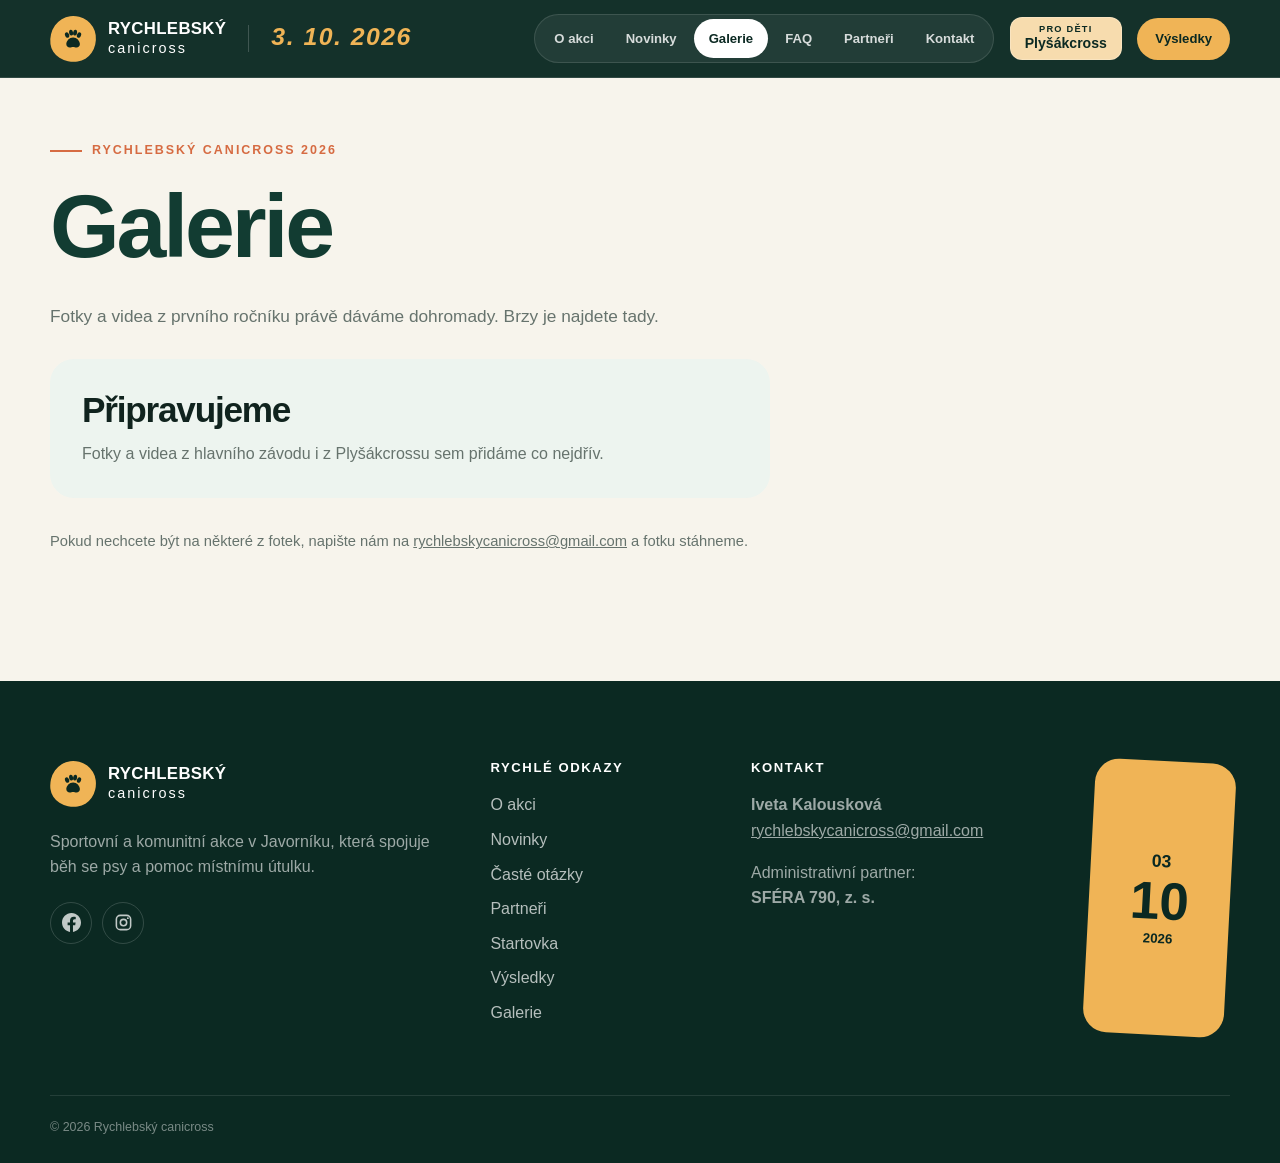
==== commit 52a3c926: "FAQ pro začínající, poděkování útulku a výhled na 2. ročník FAQ přepsané na celoroční otázky o canic" ====
--- a/galerie/index.html
+++ b/galerie/index.html
@@ -21,7 +21,7 @@
 
     <title>Galerie | Rychlebský canicross 2026</title>
 
-    <link rel="stylesheet" href="../style.css?v=20261007-13" />
+    <link rel="stylesheet" href="../style.css?v=20261007-17" />
     <script src="../script.js?v=20261007-3" defer></script>
   </head>
 
@@ -130,13 +130,15 @@
             <a class="nav-collapse-about" href="../#o-akci">O akci</a>
             <a class="nav-collapse-info" href="../#novinky">Novinky</a>
             <a href="./" aria-current="page">Galerie</a>
-            <a class="nav-secondary nav-collapse-partners" href="../#partneri">Partneři</a>
+            <a class="nav-secondary nav-collapse-faq" href="../#faq">FAQ</a
+            ><a class="nav-secondary nav-collapse-partners" href="../#partneri">Partneři</a>
             <a class="nav-secondary nav-collapse-contact" href="../#kontakt">Kontakt</a>
             <details class="nav-more">
               <summary>Více</summary>
               <div class="nav-more-menu">
                 <a class="nav-more-about" href="../#o-akci">O akci</a>
                 <a class="nav-more-info" href="../#novinky">Novinky</a>
+                <a class="nav-more-faq" href="../#faq">FAQ</a>
                 <a class="nav-more-partners" href="../#partneri">Partneři</a>
                 <a class="nav-more-contact" href="../#kontakt">Kontakt</a>
               </div>
@@ -215,6 +217,7 @@
           <h3>Rychlé odkazy</h3>
           <a href="../#o-akci">O akci</a>
           <a href="../#novinky">Novinky</a>
+          <a href="../#faq">Časté otázky</a>
           <a href="../#partneri">Partneři</a>
           <a href="../zavodnici/">Startovka</a>
           <a href="../vysledky/">Výsledky</a>
--- a/style.css
+++ b/style.css
@@ -2488,3 +2488,102 @@
   height: 19px;
   fill: currentColor;
 }
+
+/* Sociální sítě jako poslední novinka */
+.social-profiles {
+  display: flex;
+  flex-wrap: wrap;
+  gap: 12px;
+  margin-top: 16px;
+}
+
+.social-profile {
+  display: inline-flex;
+  align-items: center;
+  gap: 14px;
+  padding: 10px 20px 10px 10px;
+  color: var(--ink);
+  text-decoration: none;
+  border: 1px solid var(--line);
+  border-radius: 999px;
+  background: var(--paper);
+  transition: border-color .2s, box-shadow .2s, transform .2s;
+}
+
+.social-profile:hover,
+.social-profile:focus-visible {
+  border-color: var(--accent);
+  box-shadow: 0 8px 22px rgba(11, 41, 34, .1);
+  transform: translateY(-2px);
+}
+
+.social-avatar {
+  position: relative;
+  flex: 0 0 auto;
+}
+
+.social-avatar img {
+  display: block;
+  width: 52px;
+  height: 52px;
+  object-fit: cover;
+  border: 2px solid var(--white);
+  border-radius: 50%;
+  background: var(--white);
+  box-shadow: 0 0 0 1px var(--line);
+}
+
+.social-badge {
+  position: absolute;
+  right: -4px;
+  bottom: -4px;
+  display: grid;
+  place-items: center;
+  width: 24px;
+  height: 24px;
+  color: var(--white);
+  border: 2px solid var(--paper);
+  border-radius: 50%;
+}
+
+.social-badge svg {
+  width: 13px;
+  height: 13px;
+  fill: currentColor;
+}
+
+.social-badge-facebook { background: #1877f2; }
+.social-badge-instagram {
+  background: radial-gradient(circle at 30% 107%, #fdf497 0%, #fd5949 45%, #d6249f 60%, #285aeb 90%);
+}
+
+.social-name {
+  display: grid;
+  gap: 2px;
+  line-height: 1.2;
+}
+
+.social-name strong { font-size: 1rem; }
+
+.social-name small {
+  color: var(--muted);
+  font-size: .82rem;
+}
+
+@media (max-width: 600px) {
+  .news-item-social > span { display: none; }
+  .social-profile { width: 100%; }
+}
+
+/* Charita – odkaz na poděkování útulku */
+.charity-panel > .charity-link {
+  margin-top: 18px;
+  font-size: 1rem;
+  font-weight: 700;
+}
+
+/* Závěrečný pruh – poznámka k dalšímu ročníku */
+.final-cta-note {
+  margin: 12px 0 0;
+  color: rgba(255, 255, 255, .85);
+}
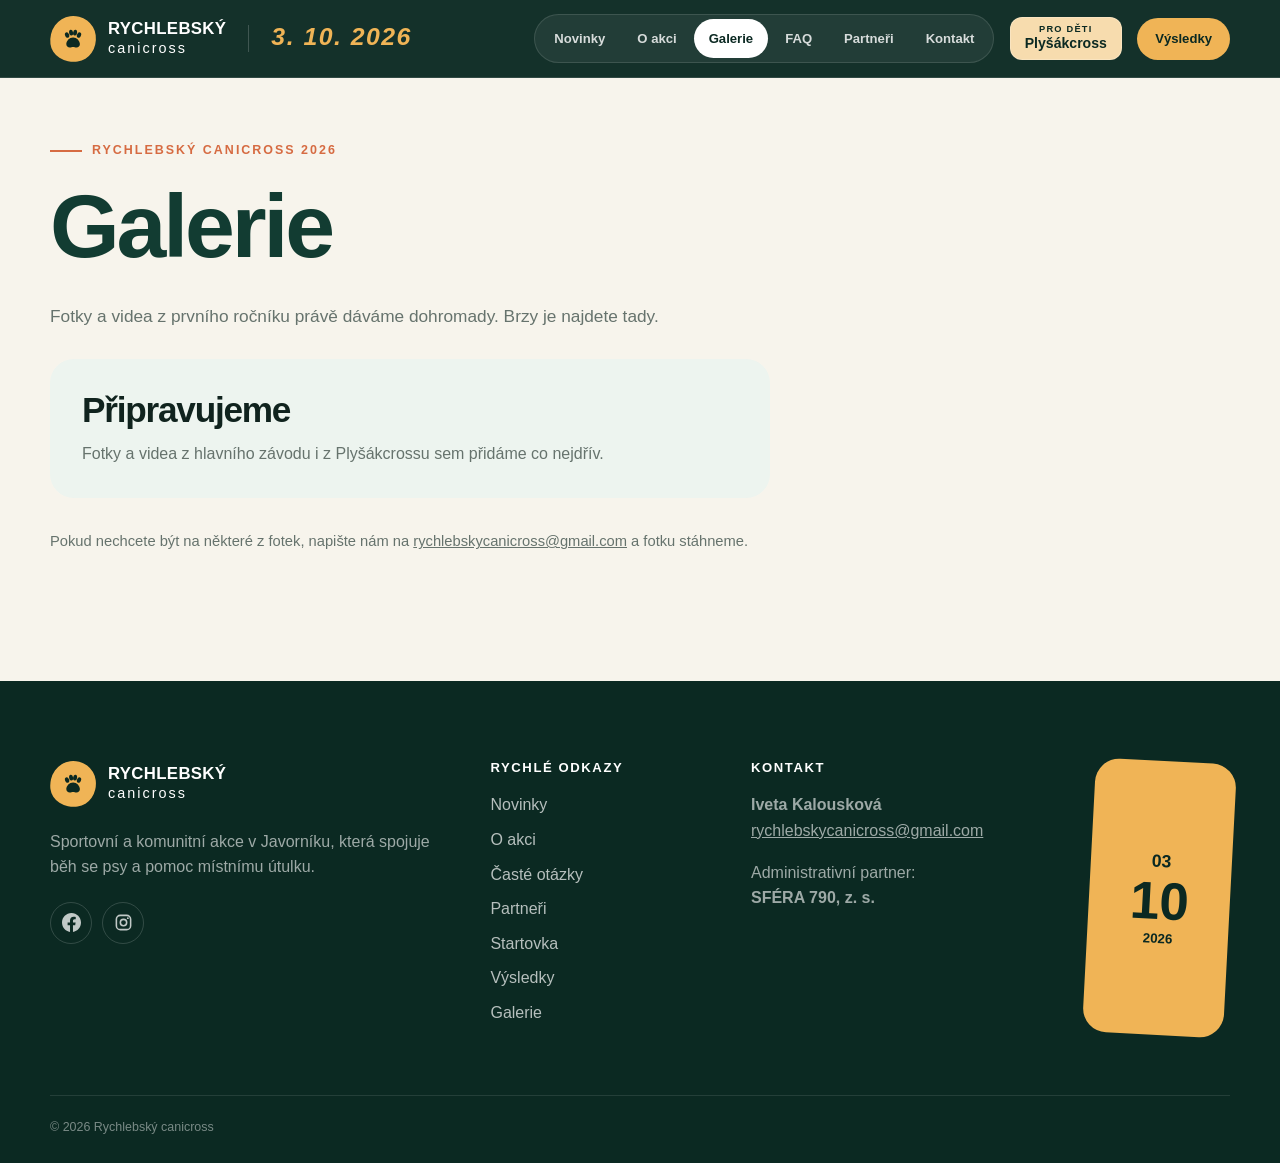
==== commit 5286bbb1: "Novinky před O akci, odkaz na vlastní příspěvek útulku Odebrán výhled na 2. ročník, přidá se později" ====
--- a/galerie/index.html
+++ b/galerie/index.html
@@ -21,7 +21,7 @@
 
     <title>Galerie | Rychlebský canicross 2026</title>
 
-    <link rel="stylesheet" href="../style.css?v=20261007-17" />
+    <link rel="stylesheet" href="../style.css?v=20261007-18" />
     <script src="../script.js?v=20261007-3" defer></script>
   </head>
 
@@ -127,8 +127,8 @@
 
         <nav class="main-nav" id="main-nav" aria-label="Hlavní navigace">
           <div class="nav-links">
+            <a class="nav-collapse-info" href="../#novinky">Novinky</a>
             <a class="nav-collapse-about" href="../#o-akci">O akci</a>
-            <a class="nav-collapse-info" href="../#novinky">Novinky</a>
             <a href="./" aria-current="page">Galerie</a>
             <a class="nav-secondary nav-collapse-faq" href="../#faq">FAQ</a
             ><a class="nav-secondary nav-collapse-partners" href="../#partneri">Partneři</a>
@@ -136,8 +136,8 @@
             <details class="nav-more">
               <summary>Více</summary>
               <div class="nav-more-menu">
+                <a class="nav-more-info" href="../#novinky">Novinky</a>
                 <a class="nav-more-about" href="../#o-akci">O akci</a>
-                <a class="nav-more-info" href="../#novinky">Novinky</a>
                 <a class="nav-more-faq" href="../#faq">FAQ</a>
                 <a class="nav-more-partners" href="../#partneri">Partneři</a>
                 <a class="nav-more-contact" href="../#kontakt">Kontakt</a>
@@ -215,8 +215,8 @@
 
         <div>
           <h3>Rychlé odkazy</h3>
+          <a href="../#novinky">Novinky</a>
           <a href="../#o-akci">O akci</a>
-          <a href="../#novinky">Novinky</a>
           <a href="../#faq">Časté otázky</a>
           <a href="../#partneri">Partneři</a>
           <a href="../zavodnici/">Startovka</a>
--- a/style.css
+++ b/style.css
@@ -2575,15 +2575,8 @@
   .social-profile { width: 100%; }
 }
 
-/* Charita – odkaz na poděkování útulku */
+/* Charita – odkaz na vlastní příspěvek útulku */
 .charity-panel > .charity-link {
   margin-top: 18px;
   font-size: 1rem;
-  font-weight: 700;
-}
-
-/* Závěrečný pruh – poznámka k dalšímu ročníku */
-.final-cta-note {
-  margin: 12px 0 0;
-  color: rgba(255, 255, 255, .85);
-}
+}
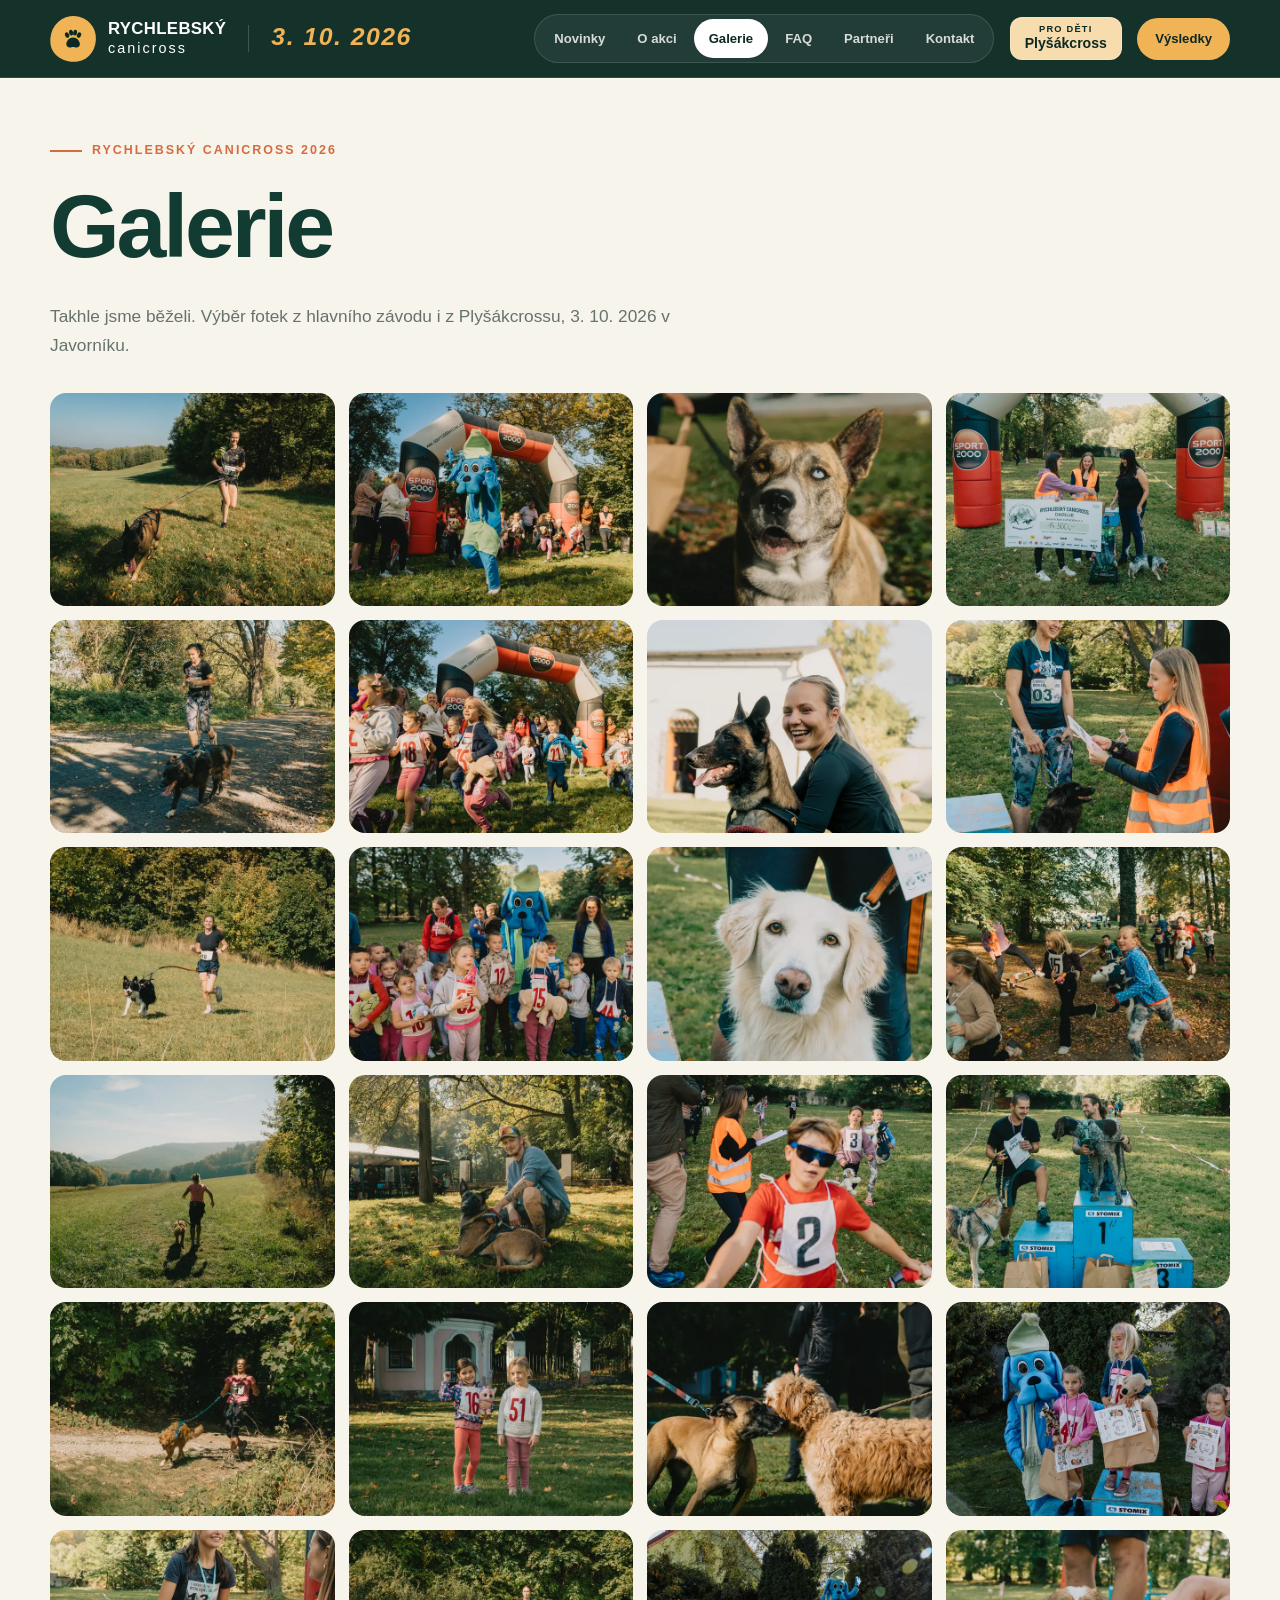
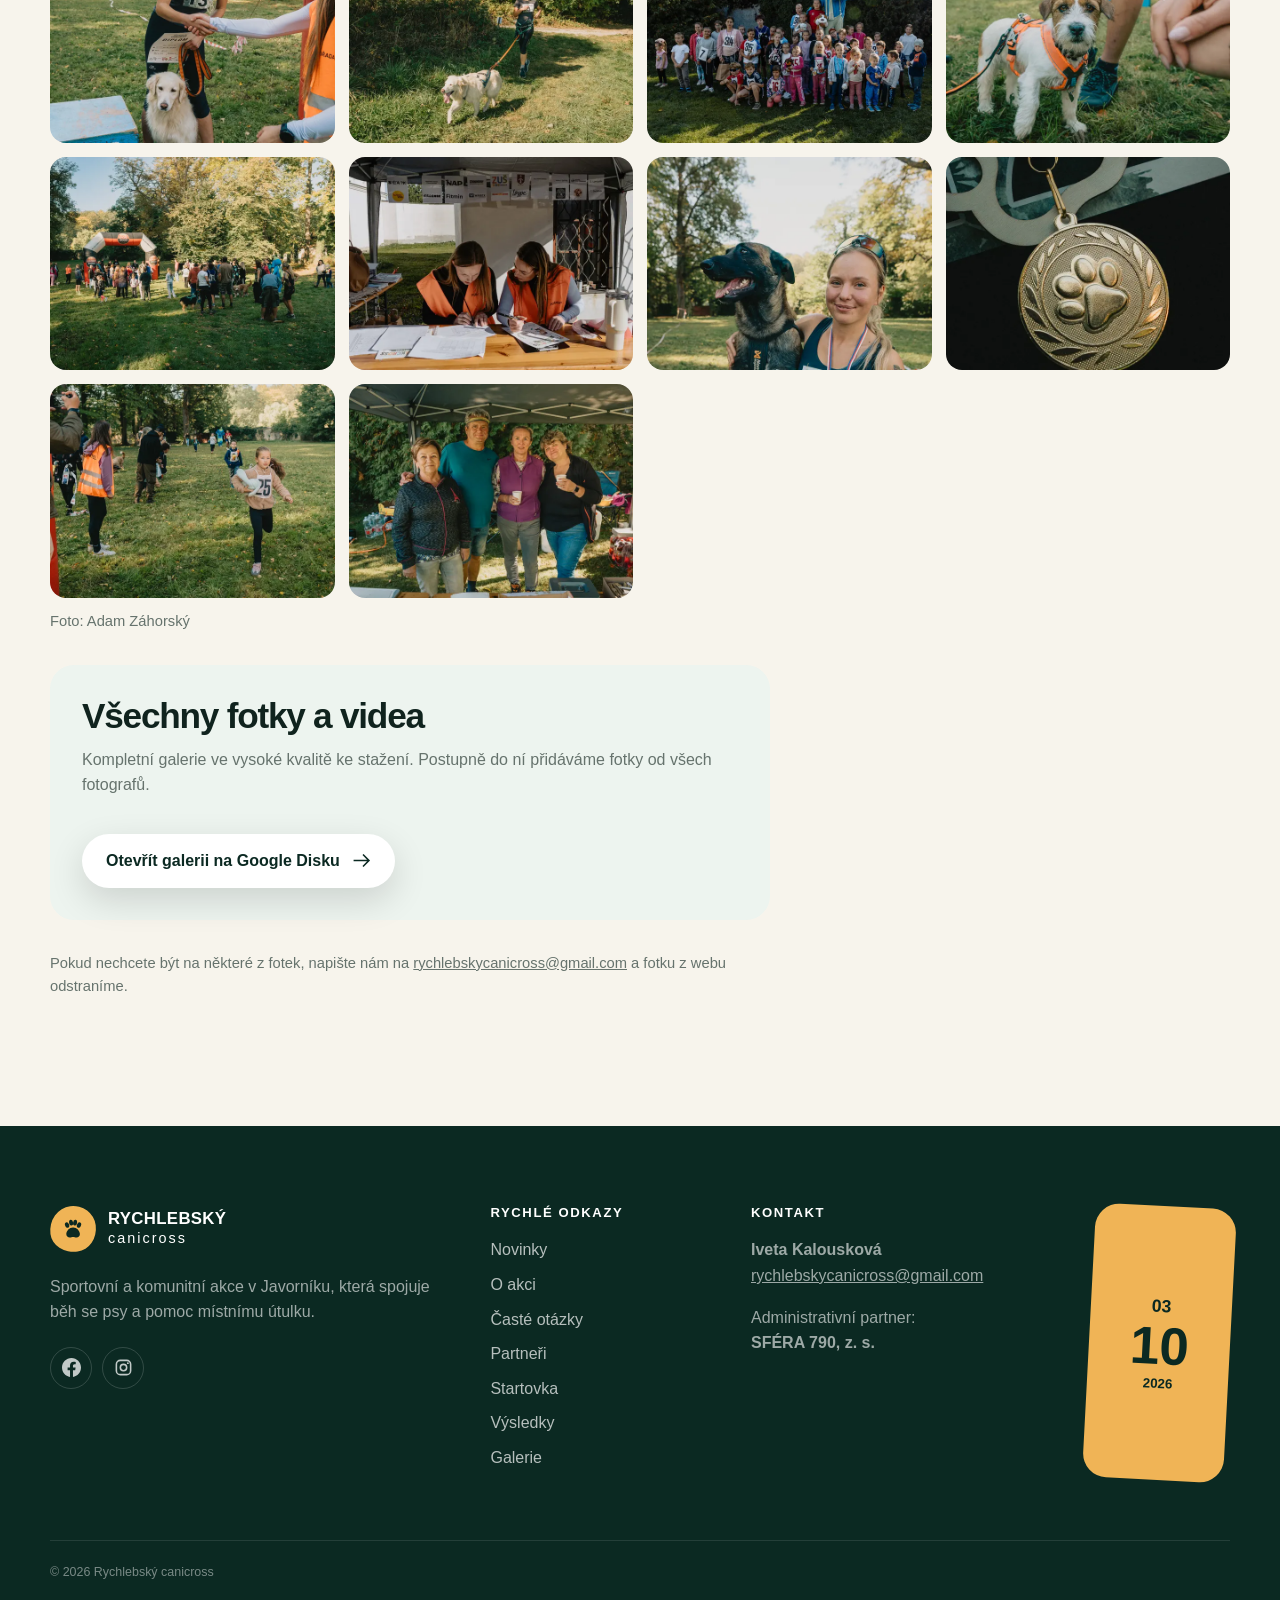
==== commit 5fb066bb: "Galerie s 30 fotkami a lightboxem, pás fotek na úvodní stránce - galerie: mřížka 30 fotek (Adam Záho" ====
--- a/galerie/index.html
+++ b/galerie/index.html
@@ -21,8 +21,11 @@
 
     <title>Galerie | Rychlebský canicross 2026</title>
 
-    <link rel="stylesheet" href="../style.css?v=20261007-18" />
-    <script src="../script.js?v=20261007-3" defer></script>
+    <link rel="icon" type="image/png" sizes="32x32" href="../assets/images/favicon-32.png" />
+    <link rel="icon" type="image/png" sizes="192x192" href="../assets/images/favicon-192.png" />
+    <link rel="apple-touch-icon" href="../assets/images/apple-touch-icon.png" />
+    <link rel="stylesheet" href="../style.css?v=20261025-1" />
+    <script src="../script.js?v=20261025-1" defer></script>
   </head>
 
   <body class="subpage">
@@ -161,22 +164,486 @@
           <h1>Galerie</h1>
 
           <p class="participants-intro">
-            Fotky a videa z prvního ročníku právě dáváme dohromady. Brzy je
-            najdete tady.
+            Takhle jsme běželi. Výběr fotek z hlavního závodu i z Plyšákcrossu,
+            3. 10. 2026 v Javorníku.
           </p>
 
-          <div class="gallery-block">
-            <h2>Připravujeme</h2>
+          <ul class="photo-grid" data-gallery="galerie">
+            <li>
+              <a
+                class="lightbox-trigger photo-card"
+                href="../assets/images/galerie/velke/adam-zahorsky-rychlebsky-canicross-2026-124.webp"
+                aria-label="Zvětšit fotku: Běžkyně se psem na louce při závodě Rychlebského canicrossu."
+              >
+                <img
+                  src="../assets/images/galerie/nahledy/adam-zahorsky-rychlebsky-canicross-2026-124.webp"
+                  alt="Běžkyně se psem na louce při závodě Rychlebského canicrossu."
+                  width="640"
+                  height="480"
+                  loading="eager"
+                />
+              </a>
+            </li>
+            <li>
+              <a
+                class="lightbox-trigger photo-card"
+                href="../assets/images/galerie/velke/adam-zahorsky-rychlebsky-canicross-2026-41.webp"
+                aria-label="Zvětšit fotku: Děti vybíhají z startovní brány Plyšákcrossu, uprostřed modrý maskot."
+              >
+                <img
+                  src="../assets/images/galerie/nahledy/adam-zahorsky-rychlebsky-canicross-2026-41.webp"
+                  alt="Děti vybíhají z startovní brány Plyšákcrossu, uprostřed modrý maskot."
+                  width="640"
+                  height="480"
+                  loading="eager"
+                />
+              </a>
+            </li>
+            <li>
+              <a
+                class="lightbox-trigger photo-card"
+                href="../assets/images/galerie/velke/adam-zahorsky-rychlebsky-canicross-2026-10.webp"
+                aria-label="Zvětšit fotku: Portrét psa s modrým okem a špičatýma ušima."
+              >
+                <img
+                  src="../assets/images/galerie/nahledy/adam-zahorsky-rychlebsky-canicross-2026-10.webp"
+                  alt="Portrét psa s modrým okem a špičatýma ušima."
+                  width="640"
+                  height="480"
+                  loading="eager"
+                />
+              </a>
+            </li>
+            <li>
+              <a
+                class="lightbox-trigger photo-card"
+                href="../assets/images/galerie/velke/adam-zahorsky-rychlebsky-canicross-2026-188.webp"
+                aria-label="Zvětšit fotku: Organizátorky předávají symbolický šek 14 500 Kč pro Javornické čumáčky."
+              >
+                <img
+                  src="../assets/images/galerie/nahledy/adam-zahorsky-rychlebsky-canicross-2026-188.webp"
+                  alt="Organizátorky předávají symbolický šek 14 500 Kč pro Javornické čumáčky."
+                  width="640"
+                  height="480"
+                  loading="eager"
+                />
+              </a>
+            </li>
+            <li>
+              <a
+                class="lightbox-trigger photo-card"
+                href="../assets/images/galerie/velke/adam-zahorsky-rychlebsky-canicross-2026-136.webp"
+                aria-label="Zvětšit fotku: Běžkyně s tmavým psem na lesní cestě."
+              >
+                <img
+                  src="../assets/images/galerie/nahledy/adam-zahorsky-rychlebsky-canicross-2026-136.webp"
+                  alt="Běžkyně s tmavým psem na lesní cestě."
+                  width="640"
+                  height="480"
+                  loading="lazy"
+                />
+              </a>
+            </li>
+            <li>
+              <a
+                class="lightbox-trigger photo-card"
+                href="../assets/images/galerie/velke/adam-zahorsky-rychlebsky-canicross-2026-44.webp"
+                aria-label="Zvětšit fotku: Děti vybíhají od startovní brány Plyšákcrossu."
+              >
+                <img
+                  src="../assets/images/galerie/nahledy/adam-zahorsky-rychlebsky-canicross-2026-44.webp"
+                  alt="Děti vybíhají od startovní brány Plyšákcrossu."
+                  width="640"
+                  height="480"
+                  loading="lazy"
+                />
+              </a>
+            </li>
+            <li>
+              <a
+                class="lightbox-trigger photo-card"
+                href="../assets/images/galerie/velke/adam-zahorsky-rychlebsky-canicross-2026-6.webp"
+                aria-label="Zvětšit fotku: Usměvavá žena objímá svého belgického ovčáka malinoise."
+              >
+                <img
+                  src="../assets/images/galerie/nahledy/adam-zahorsky-rychlebsky-canicross-2026-6.webp"
+                  alt="Usměvavá žena objímá svého belgického ovčáka malinoise."
+                  width="640"
+                  height="480"
+                  loading="lazy"
+                />
+              </a>
+            </li>
+            <li>
+              <a
+                class="lightbox-trigger photo-card"
+                href="../assets/images/galerie/velke/adam-zahorsky-rychlebsky-canicross-2026-195.webp"
+                aria-label="Zvětšit fotku: Předávání diplomu při vyhlášení výsledků, závodnice se psem u stupňů vítězů."
+              >
+                <img
+                  src="../assets/images/galerie/nahledy/adam-zahorsky-rychlebsky-canicross-2026-195.webp"
+                  alt="Předávání diplomu při vyhlášení výsledků, závodnice se psem u stupňů vítězů."
+                  width="640"
+                  height="480"
+                  loading="lazy"
+                />
+              </a>
+            </li>
+            <li>
+              <a
+                class="lightbox-trigger photo-card"
+                href="../assets/images/galerie/velke/adam-zahorsky-rychlebsky-canicross-2026-147.webp"
+                aria-label="Zvětšit fotku: Běžkyně s bordercolií běží z kopce po louce."
+              >
+                <img
+                  src="../assets/images/galerie/nahledy/adam-zahorsky-rychlebsky-canicross-2026-147.webp"
+                  alt="Běžkyně s bordercolií běží z kopce po louce."
+                  width="640"
+                  height="480"
+                  loading="lazy"
+                />
+              </a>
+            </li>
+            <li>
+              <a
+                class="lightbox-trigger photo-card"
+                href="../assets/images/galerie/velke/adam-zahorsky-rychlebsky-canicross-2026-39.webp"
+                aria-label="Zvětšit fotku: Děti s plyšáky a čísly čekají na start Plyšákcrossu, uprostřed modrý maskot."
+              >
+                <img
+                  src="../assets/images/galerie/nahledy/adam-zahorsky-rychlebsky-canicross-2026-39.webp"
+                  alt="Děti s plyšáky a čísly čekají na start Plyšákcrossu, uprostřed modrý maskot."
+                  width="640"
+                  height="480"
+                  loading="lazy"
+                />
+              </a>
+            </li>
+            <li>
+              <a
+                class="lightbox-trigger photo-card"
+                href="../assets/images/galerie/velke/adam-zahorsky-rychlebsky-canicross-2026-213.webp"
+                aria-label="Zvětšit fotku: Zlatý pes sedí u stupňů vítězů a dívá se do objektivu."
+              >
+                <img
+                  src="../assets/images/galerie/nahledy/adam-zahorsky-rychlebsky-canicross-2026-213.webp"
+                  alt="Zlatý pes sedí u stupňů vítězů a dívá se do objektivu."
+                  width="640"
+                  height="480"
+                  loading="lazy"
+                />
+              </a>
+            </li>
+            <li>
+              <a
+                class="lightbox-trigger photo-card"
+                href="../assets/images/galerie/velke/adam-zahorsky-rychlebsky-canicross-2026-65.webp"
+                aria-label="Zvětšit fotku: Starší děti běží Plyšákcross lesem mezi spadaným listím."
+              >
+                <img
+                  src="../assets/images/galerie/nahledy/adam-zahorsky-rychlebsky-canicross-2026-65.webp"
+                  alt="Starší děti běží Plyšákcross lesem mezi spadaným listím."
+                  width="640"
+                  height="480"
+                  loading="lazy"
+                />
+              </a>
+            </li>
+            <li>
+              <a
+                class="lightbox-trigger photo-card"
+                href="../assets/images/galerie/velke/adam-zahorsky-rychlebsky-canicross-2026-144.webp"
+                aria-label="Zvětšit fotku: Běžkyně se psem běží po louce, v pozadí kopce Rychlebských hor."
+              >
+                <img
+                  src="../assets/images/galerie/nahledy/adam-zahorsky-rychlebsky-canicross-2026-144.webp"
+                  alt="Běžkyně se psem běží po louce, v pozadí kopce Rychlebských hor."
+                  width="640"
+                  height="480"
+                  loading="lazy"
+                />
+              </a>
+            </li>
+            <li>
+              <a
+                class="lightbox-trigger photo-card"
+                href="../assets/images/galerie/velke/adam-zahorsky-rychlebsky-canicross-2026-87.webp"
+                aria-label="Zvětšit fotku: Muž dřepí vedle ležícího belgického ovčáka na louce."
+              >
+                <img
+                  src="../assets/images/galerie/nahledy/adam-zahorsky-rychlebsky-canicross-2026-87.webp"
+                  alt="Muž dřepí vedle ležícího belgického ovčáka na louce."
+                  width="640"
+                  height="480"
+                  loading="lazy"
+                />
+              </a>
+            </li>
+            <li>
+              <a
+                class="lightbox-trigger photo-card"
+                href="../assets/images/galerie/velke/adam-zahorsky-rychlebsky-canicross-2026-71.webp"
+                aria-label="Zvětšit fotku: Kluk ve slunečních brýlích s číslem 2 běží Plyšákcross."
+              >
+                <img
+                  src="../assets/images/galerie/nahledy/adam-zahorsky-rychlebsky-canicross-2026-71.webp"
+                  alt="Kluk ve slunečních brýlích s číslem 2 běží Plyšákcross."
+                  width="640"
+                  height="480"
+                  loading="lazy"
+                />
+              </a>
+            </li>
+            <li>
+              <a
+                class="lightbox-trigger photo-card"
+                href="../assets/images/galerie/velke/adam-zahorsky-rychlebsky-canicross-2026-219.webp"
+                aria-label="Zvětšit fotku: Dva závodníci se psy na stupních vítězů."
+              >
+                <img
+                  src="../assets/images/galerie/nahledy/adam-zahorsky-rychlebsky-canicross-2026-219.webp"
+                  alt="Dva závodníci se psy na stupních vítězů."
+                  width="640"
+                  height="480"
+                  loading="lazy"
+                />
+              </a>
+            </li>
+            <li>
+              <a
+                class="lightbox-trigger photo-card"
+                href="../assets/images/galerie/velke/adam-zahorsky-rychlebsky-canicross-2026-142.webp"
+                aria-label="Zvětšit fotku: Běžkyně se zlatým psem na polní cestě."
+              >
+                <img
+                  src="../assets/images/galerie/nahledy/adam-zahorsky-rychlebsky-canicross-2026-142.webp"
+                  alt="Běžkyně se zlatým psem na polní cestě."
+                  width="640"
+                  height="480"
+                  loading="lazy"
+                />
+              </a>
+            </li>
+            <li>
+              <a
+                class="lightbox-trigger photo-card"
+                href="../assets/images/galerie/velke/adam-zahorsky-rychlebsky-canicross-2026-23.webp"
+                aria-label="Zvětšit fotku: Dvě holčičky s čísly 16 a 51 a plyšovým jednorožcem před růžovou kaplí."
+              >
+                <img
+                  src="../assets/images/galerie/nahledy/adam-zahorsky-rychlebsky-canicross-2026-23.webp"
+                  alt="Dvě holčičky s čísly 16 a 51 a plyšovým jednorožcem před růžovou kaplí."
+                  width="640"
+                  height="480"
+                  loading="lazy"
+                />
+              </a>
+            </li>
+            <li>
+              <a
+                class="lightbox-trigger photo-card"
+                href="../assets/images/galerie/velke/adam-zahorsky-rychlebsky-canicross-2026-2.webp"
+                aria-label="Zvětšit fotku: Dva psi se přátelsky očuchávají na louce před startem."
+              >
+                <img
+                  src="../assets/images/galerie/nahledy/adam-zahorsky-rychlebsky-canicross-2026-2.webp"
+                  alt="Dva psi se přátelsky očuchávají na louce před startem."
+                  width="640"
+                  height="480"
+                  loading="lazy"
+                />
+              </a>
+            </li>
+            <li>
+              <a
+                class="lightbox-trigger photo-card"
+                href="../assets/images/galerie/velke/adam-zahorsky-rychlebsky-canicross-2026-100.webp"
+                aria-label="Zvětšit fotku: Maskot a děti s diplomy na stupních vítězů Plyšákcrossu."
+              >
+                <img
+                  src="../assets/images/galerie/nahledy/adam-zahorsky-rychlebsky-canicross-2026-100.webp"
+                  alt="Maskot a děti s diplomy na stupních vítězů Plyšákcrossu."
+                  width="640"
+                  height="480"
+                  loading="lazy"
+                />
+              </a>
+            </li>
+            <li>
+              <a
+                class="lightbox-trigger photo-card"
+                href="../assets/images/galerie/velke/adam-zahorsky-rychlebsky-canicross-2026-212.webp"
+                aria-label="Zvětšit fotku: Potřesení rukou při vyhlášení, závodnice s diplomem a zlatým psem."
+              >
+                <img
+                  src="../assets/images/galerie/nahledy/adam-zahorsky-rychlebsky-canicross-2026-212.webp"
+                  alt="Potřesení rukou při vyhlášení, závodnice s diplomem a zlatým psem."
+                  width="640"
+                  height="480"
+                  loading="lazy"
+                />
+              </a>
+            </li>
+            <li>
+              <a
+                class="lightbox-trigger photo-card"
+                href="../assets/images/galerie/velke/adam-zahorsky-rychlebsky-canicross-2026-145.webp"
+                aria-label="Zvětšit fotku: Běžkyně s bílým psem na louce u lesa."
+              >
+                <img
+                  src="../assets/images/galerie/nahledy/adam-zahorsky-rychlebsky-canicross-2026-145.webp"
+                  alt="Běžkyně s bílým psem na louce u lesa."
+                  width="640"
+                  height="480"
+                  loading="lazy"
+                />
+              </a>
+            </li>
+            <li>
+              <a
+                class="lightbox-trigger photo-card"
+                href="../assets/images/galerie/velke/adam-zahorsky-rychlebsky-canicross-2026-110.webp"
+                aria-label="Zvětšit fotku: Společná fotka dětí z Plyšákcrossu s maskotem."
+              >
+                <img
+                  src="../assets/images/galerie/nahledy/adam-zahorsky-rychlebsky-canicross-2026-110.webp"
+                  alt="Společná fotka dětí z Plyšákcrossu s maskotem."
+                  width="640"
+                  height="480"
+                  loading="lazy"
+                />
+              </a>
+            </li>
+            <li>
+              <a
+                class="lightbox-trigger photo-card"
+                href="../assets/images/galerie/velke/adam-zahorsky-rychlebsky-canicross-2026-221.webp"
+                aria-label="Zvětšit fotku: Štěně foxteriéra v oranžovém postroji."
+              >
+                <img
+                  src="../assets/images/galerie/nahledy/adam-zahorsky-rychlebsky-canicross-2026-221.webp"
+                  alt="Štěně foxteriéra v oranžovém postroji."
+                  width="640"
+                  height="480"
+                  loading="lazy"
+                />
+              </a>
+            </li>
+            <li>
+              <a
+                class="lightbox-trigger photo-card"
+                href="../assets/images/galerie/velke/adam-zahorsky-rychlebsky-canicross-2026-34.webp"
+                aria-label="Zvětšit fotku: Start Rychlebského canicrossu na louce u nafukovací brány, účastníci se psy."
+              >
+                <img
+                  src="../assets/images/galerie/nahledy/adam-zahorsky-rychlebsky-canicross-2026-34.webp"
+                  alt="Start Rychlebského canicrossu na louce u nafukovací brány, účastníci se psy."
+                  width="640"
+                  height="480"
+                  loading="lazy"
+                />
+              </a>
+            </li>
+            <li>
+              <a
+                class="lightbox-trigger photo-card"
+                href="../assets/images/galerie/velke/adam-zahorsky-rychlebsky-canicross-2026-77.webp"
+                aria-label="Zvětšit fotku: Dvě pořadatelky zapisují závodníky u registračního stolu."
+              >
+                <img
+                  src="../assets/images/galerie/nahledy/adam-zahorsky-rychlebsky-canicross-2026-77.webp"
+                  alt="Dvě pořadatelky zapisují závodníky u registračního stolu."
+                  width="640"
+                  height="480"
+                  loading="lazy"
+                />
+              </a>
+            </li>
+            <li>
+              <a
+                class="lightbox-trigger photo-card"
+                href="../assets/images/galerie/velke/adam-zahorsky-rychlebsky-canicross-2026-222.webp"
+                aria-label="Zvětšit fotku: Vítězka s diplomem a medailí, vedle ní belgický ovčák a australský ovčák."
+              >
+                <img
+                  src="../assets/images/galerie/nahledy/adam-zahorsky-rychlebsky-canicross-2026-222.webp"
+                  alt="Vítězka s diplomem a medailí, vedle ní belgický ovčák a australský ovčák."
+                  width="640"
+                  height="480"
+                  loading="lazy"
+                />
+              </a>
+            </li>
+            <li>
+              <a
+                class="lightbox-trigger photo-card"
+                href="../assets/images/galerie/velke/adam-zahorsky-rychlebsky-canicross-2026-211.webp"
+                aria-label="Zvětšit fotku: Medaile s otiskem tlapky."
+              >
+                <img
+                  src="../assets/images/galerie/nahledy/adam-zahorsky-rychlebsky-canicross-2026-211.webp"
+                  alt="Medaile s otiskem tlapky."
+                  width="640"
+                  height="480"
+                  loading="lazy"
+                />
+              </a>
+            </li>
+            <li>
+              <a
+                class="lightbox-trigger photo-card"
+                href="../assets/images/galerie/velke/adam-zahorsky-rychlebsky-canicross-2026-73.webp"
+                aria-label="Zvětšit fotku: Malá závodnice s číslem 25 běží Plyšákcross s plyšákem v ruce."
+              >
+                <img
+                  src="../assets/images/galerie/nahledy/adam-zahorsky-rychlebsky-canicross-2026-73.webp"
+                  alt="Malá závodnice s číslem 25 běží Plyšákcross s plyšákem v ruce."
+                  width="640"
+                  height="480"
+                  loading="lazy"
+                />
+              </a>
+            </li>
+            <li>
+              <a
+                class="lightbox-trigger photo-card"
+                href="../assets/images/galerie/velke/adam-zahorsky-rychlebsky-canicross-2026-178.webp"
+                aria-label="Zvětšit fotku: Dobrovolníci ve stánku s občerstvením."
+              >
+                <img
+                  src="../assets/images/galerie/nahledy/adam-zahorsky-rychlebsky-canicross-2026-178.webp"
+                  alt="Dobrovolníci ve stánku s občerstvením."
+                  width="640"
+                  height="480"
+                  loading="lazy"
+                />
+              </a>
+            </li>
+          </ul>
+
+          <p class="photo-credit">Foto: Adam Záhorský</p>
+
+          <div class="gallery-block gallery-more">
+            <h2>Všechny fotky a videa</h2>
             <p>
-              Fotky a videa z hlavního závodu i z Plyšákcrossu sem přidáme co
-              nejdřív.
+              Kompletní galerie ve vysoké kvalitě ke stažení. Postupně do ní
+              přidáváme fotky od všech fotografů.
             </p>
+            <a
+              class="button"
+              href="https://drive.google.com/drive/folders/1385zQ5l_NzmzYcSSu8CWFv6uz1z8FhQZ"
+              target="_blank"
+              rel="noopener noreferrer"
+            >
+              Otevřít galerii na Google Disku
+              <svg><use href="#i-arrow"></use></svg>
+            </a>
           </div>
 
           <p class="gallery-note">
             Pokud nechcete být na některé z fotek, napište nám na
             <a href="mailto:rychlebskycanicross@gmail.com">rychlebskycanicross@gmail.com</a>
-            a fotku stáhneme.
+            a fotku z webu odstraníme.
           </p>
         </div>
       </section>
@@ -247,5 +714,37 @@
         <span>© 2026 Rychlebský canicross</span>
       </div>
     </footer>
+
+    <dialog class="image-lightbox" id="image-lightbox" aria-label="Fotogalerie">
+      <button
+        class="image-lightbox-close"
+        type="button"
+        aria-label="Zavřít fotku"
+      >
+        <svg><use href="#i-close"></use></svg>
+      </button>
+
+      <button
+        class="image-lightbox-nav image-lightbox-prev"
+        type="button"
+        aria-label="Předchozí fotka"
+      >
+        <svg><use href="#i-arrow"></use></svg>
+      </button>
+      <button
+        class="image-lightbox-nav image-lightbox-next"
+        type="button"
+        aria-label="Další fotka"
+      >
+        <svg><use href="#i-arrow"></use></svg>
+      </button>
+
+      <img class="image-lightbox-image" src="" alt="" />
+
+      <div class="image-lightbox-bar">
+        <span class="image-lightbox-count"></span>
+        <a class="image-lightbox-download" href="" download>Stáhnout fotku</a>
+      </div>
+    </dialog>
   </body>
 </html>
--- a/style.css
+++ b/style.css
@@ -1704,10 +1704,11 @@
   border-radius: 20px;
 }
 
-.route-map img {
+.route-map iframe {
   display: block;
   width: 100%;
-  height: auto;
+  height: clamp(320px, 42vw, 480px);
+  border: 0;
 }
 
 .route-info {
@@ -1855,6 +1856,75 @@
   transform: scale(1.08);
 }
 
+/* Lightbox – listování fotkami */
+.image-lightbox-nav {
+  position: absolute;
+  top: 50%;
+  z-index: 2;
+
+  display: grid;
+  place-items: center;
+
+  width: 44px;
+  height: 44px;
+  margin-top: -22px;
+  padding: 0;
+  border: 0;
+  border-radius: 50%;
+
+  background: rgba(11, 41, 34, .72);
+  color: white;
+  cursor: pointer;
+}
+
+.image-lightbox-nav[hidden] { display: none; }
+
+.image-lightbox-nav:hover { background: var(--forest-950); }
+
+.image-lightbox-nav svg {
+  width: 22px;
+  height: 22px;
+  fill: currentColor;
+}
+
+.image-lightbox-prev { left: 20px; }
+.image-lightbox-prev svg { transform: rotate(180deg); }
+.image-lightbox-next { right: 20px; }
+
+.image-lightbox-bar {
+  display: flex;
+  align-items: center;
+  justify-content: space-between;
+  gap: 16px;
+  padding: 10px 4px 0;
+  color: var(--muted);
+  font-size: .92rem;
+}
+
+.image-lightbox-download {
+  color: var(--forest-800);
+  font-weight: 700;
+}
+
+.image-lightbox:has(.image-lightbox-bar) .image-lightbox-image {
+  max-height: calc(88vh - 70px);
+}
+
+@media (max-width: 600px) {
+  .image-lightbox-nav {
+    width: 40px;
+    height: 40px;
+    margin-top: -30px;
+  }
+
+  .image-lightbox-prev { left: 14px; }
+  .image-lightbox-next { right: 14px; }
+
+  .image-lightbox:has(.image-lightbox-bar) .image-lightbox-image {
+    max-height: calc(88vh - 62px);
+  }
+}
+
 @media (max-width: 600px) {
   .image-lightbox {
     max-width: 96vw;
@@ -2348,6 +2418,74 @@
   .gallery-block { padding: 24px; }
 }
 
+/* Mřížka fotek (galerie i pás na úvodní stránce) */
+.photo-grid {
+  display: grid;
+  grid-template-columns: repeat(4, 1fr);
+  gap: 14px;
+  margin: 32px 0 12px;
+  padding: 0;
+  list-style: none;
+}
+
+.photo-grid li { margin: 0; }
+
+.photo-card {
+  display: block;
+  overflow: hidden;
+  border-radius: var(--radius-md);
+  background: var(--sage-100);
+  aspect-ratio: 4 / 3;
+}
+
+.photo-card img {
+  display: block;
+  width: 100%;
+  height: 100%;
+  object-fit: cover;
+  transition: transform .35s ease;
+}
+
+.photo-card:hover img,
+.photo-card:focus-visible img { transform: scale(1.04); }
+
+.photo-card:focus-visible {
+  outline: 3px solid var(--accent-dark);
+  outline-offset: 3px;
+}
+
+.photo-credit {
+  margin: 0 0 32px;
+  color: var(--muted);
+  font-size: .92rem;
+}
+
+.gallery-more { margin-top: 8px; }
+
+.gallery-more .button { margin-top: 20px; }
+
+.photo-strip .photo-grid { grid-template-columns: repeat(3, 1fr); }
+
+.photo-strip-actions {
+  display: flex;
+  flex-wrap: wrap;
+  align-items: center;
+  gap: 16px;
+}
+
+@media (max-width: 900px) {
+  .photo-grid { grid-template-columns: repeat(2, 1fr); }
+}
+
+@media (max-width: 560px) {
+  .photo-grid { gap: 10px; }
+  .photo-strip .photo-grid { grid-template-columns: repeat(2, 1fr); }
+}
+
+@media (prefers-reduced-motion: reduce) {
+  .photo-card img { transition: none; }
+}
+
 /* Novinky */
 .news { padding-top: 96px; }
 
@@ -2580,3 +2718,6 @@
   margin-top: 18px;
   font-size: 1rem;
 }
+
+/* Ohlédnutí za ročníkem – panel bez dlaždic */
+.registration-panel-single { grid-template-columns: 1fr; }
